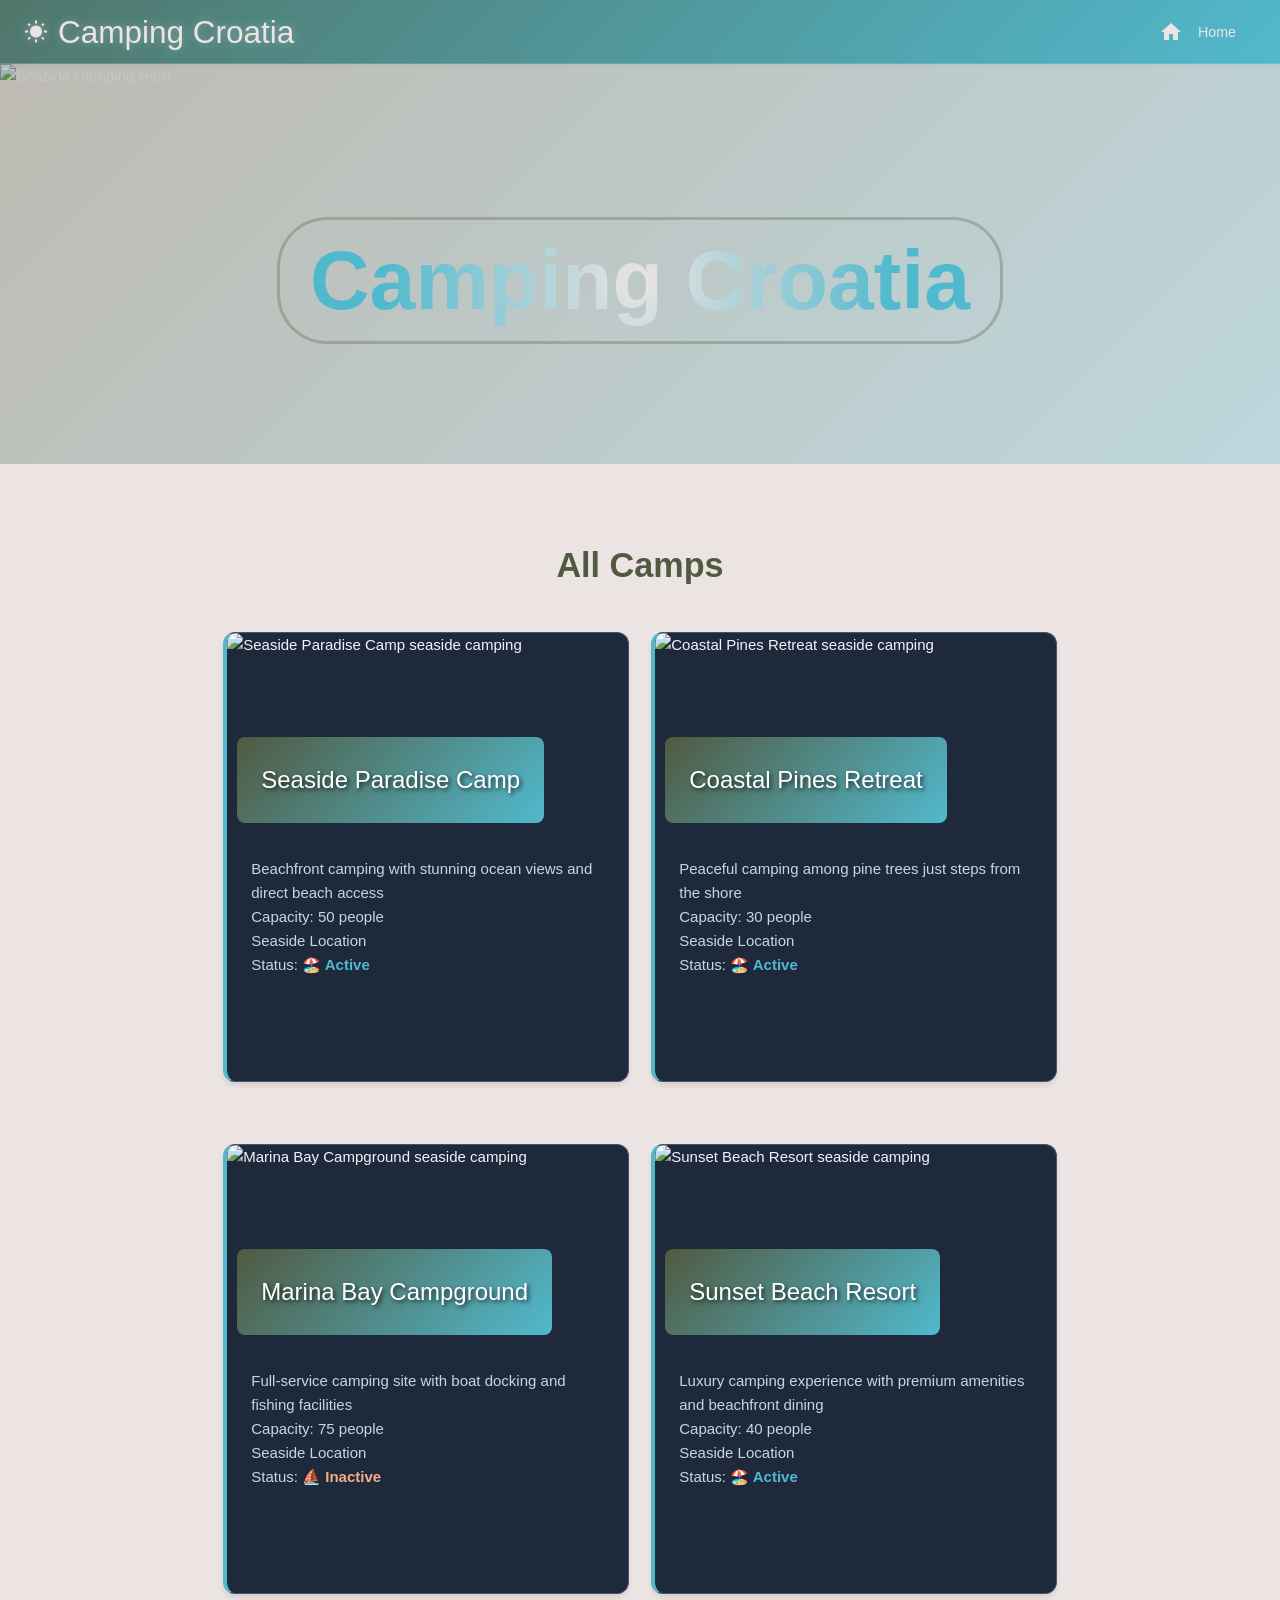
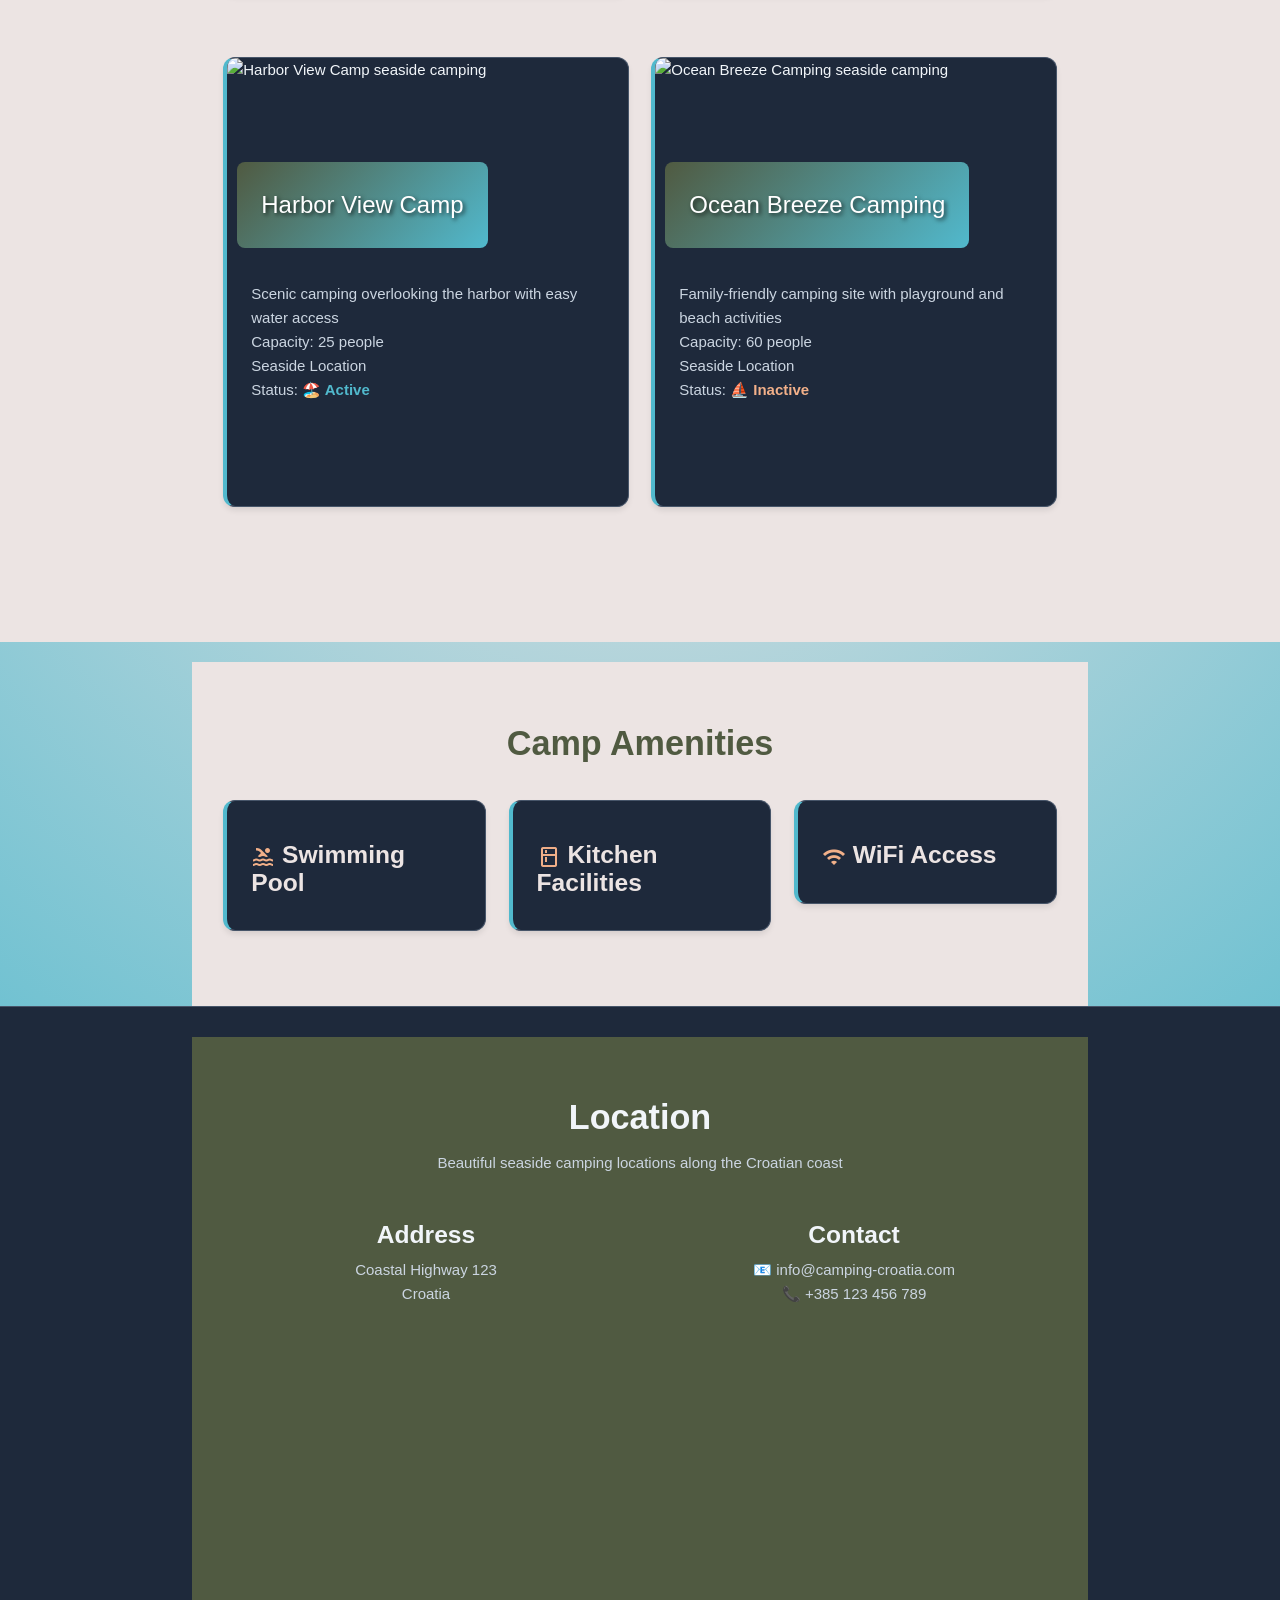
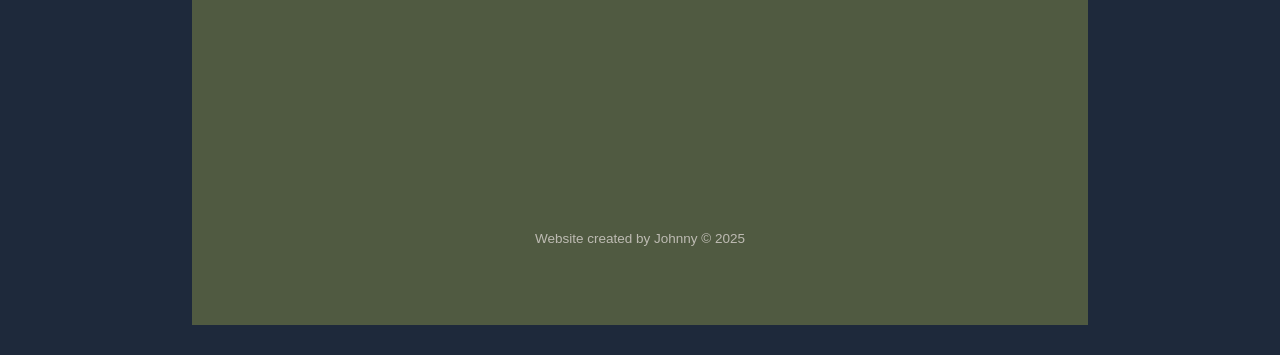
==== index.html @ 08fd25ab "initialize" ====
<!DOCTYPE html>
<html lang="en">

<head>
    <meta charset="UTF-8">
    <meta name="viewport" content="width=device-width, initial-scale=1.0">
    <title>Camping Croatia</title>
    
    <!-- Materialize CSS -->
    <link rel="stylesheet" href="https://cdnjs.cloudflare.com/ajax/libs/materialize/1.0.0/css/materialize.min.css">
    <!-- Material Icons -->
    <link href="https://fonts.googleapis.com/icon?family=Material+Icons" rel="stylesheet">
    
    
    <!-- Your custom CSS -->
    <link rel="stylesheet" href="css/normalize.css">
    <link rel="stylesheet" href="css/styles.css">

</head>

<body>
    <nav>
        <div class="nav-wrapper">
            <a href="#" class="brand-logo" style="color: var(--ivory);"><i class="material-icons left" style="margin-right: 10px;">wb_sunny</i>Camping Croatia</a>
            <a href="#" data-target="mobile-demo" class="sidenav-trigger"><i class="material-icons" style="color: var(--ivory);">menu</i></a>
            <ul class="right hide-on-med-and-down">
                <li><a href="#home"><i class="material-icons left">home</i>Home</a></li>
            </ul>
        </div>
    </nav>

    <!-- Mobile Navigation -->
    <ul class="sidenav" id="mobile-demo">
        <li><a href="#home"><i class="material-icons left">home</i>Home</a></li>
    </ul>

    <main id="home">
        <!-- Full Width Hero Section -->
        <div style="width: 100%; height: 400px; overflow: hidden; position: relative;">
            <img src="https://picsum.photos/seed/seaside-hero/1920/400.jpg" alt="Seaside Camping Hero" style="width: 100%; height: 100%; object-fit: cover;">
            <div style="position: absolute; top: 0; left: 0; width: 100%; height: 100%; background: linear-gradient(135deg, rgba(80, 90, 65, 0.3), rgba(81, 185, 205, 0.3)); display: flex; align-items: center; justify-content: center;">
                <h1 class="recolor-croatia">Camping Croatia</h1>
            </div>
        </div>

        <div class="container" style="background-color: var(--ivory); padding: 60px 20px;">
            <h4 class="center-align" style="color: var(--olive-green); font-weight: bold;">All Camps</h4>
            
            <div id="camps-container" class="row" style="margin-top: 40px;">
                <!-- Camps will be dynamically loaded here -->
            </div>
            
            <div id="no-camps" class="center-align" style="padding: 60px 20px; display: none;">
                <i class="material-icons large" style="color: var(--turquoise); font-size: 64px;">beach_access</i>
                <h5 style="color: var(--olive-green); margin: 20px 0;">No seaside camps found</h5>
                <p style="color: var(--olive-green); opacity: 0.8;">Check back soon for new coastal camping destinations</p>
            </div>
        </div>
    </main>

    <section>
        <div class="container" style="background-color: var(--ivory); padding: 40px 20px; margin-top: 20px;">
            <h4 class="center-align" style="color: var(--olive-green); margin-bottom: 30px;">Camp Amenities</h4>
            <div class="row">
                <div class="col s12 m6 l4">
                    <div class="card" style="border-left: 4px solid var(--turquoise); background-color: var(--olive-green);">
                        <div class="card-content">
                            <h5 style="color: var(--ivory);">
                                <i class="material-icons" style="color: var(--peach); vertical-align: middle;">pool</i>
                                Swimming Pool
                            </h5>
                        </div>
                    </div>
                </div>
                <div class="col s12 m6 l4">
                    <div class="card" style="border-left: 4px solid var(--turquoise); background-color: var(--olive-green);">
                        <div class="card-content">
                            <h5 style="color: var(--ivory);">
                                <i class="material-icons" style="color: var(--peach); vertical-align: middle;">kitchen</i>
                                Kitchen Facilities
                            </h5>
                        </div>
                    </div>
                </div>
                <div class="col s12 m6 l4">
                    <div class="card" style="border-left: 4px solid var(--turquoise); background-color: var(--olive-green);">
                        <div class="card-content">
                            <h5 style="color: var(--ivory);">
                                <i class="material-icons" style="color: var(--peach); vertical-align: middle;">wifi</i>
                                WiFi Access
                            </h5>
                        </div>
                    </div>
                </div>
            </div>
        </div>
    </section>

    <!-- Footer -->
    <footer>
        <div class="container" style="background-color: var(--olive-green); color: var(--ivory); padding: 40px 20px; text-align: center;">
            <h4>Location</h4>
            <p>Beautiful seaside camping locations along the Croatian coast</p>
            <div class="row" style="margin-top: 30px;">
                <div class="col s12 m6">
                    <h5>Address</h5>
                    <p>Coastal Highway 123<br>Croatia</p>
                </div>
                <div class="col s12 m6">
                    <h5>Contact</h5>
                    <p>📧 info@camping-croatia.com<br>📞 +385 123 456 789</p>
                </div>
            </div>
            <div class="row" style="margin-top: 30px;">
                <div class="col s12">
                    <iframe src="https://www.google.com/maps/embed?pb=!1m18!1m12!1m3!1d46053.3380784555!2d15.527536455708123!3d43.82817981900675!2m3!1f0!2f0!3f0!3m2!1i1024!2i768!4f13.1!3m3!1m2!1s0x1334ce2af7d45097%3A0x6f8fbd351a50c30!2sMurter!5e0!3m2!1shr!2shr!4v1767127182476!5m2!1shr!2shr" width="600" height="450" style="border:0;" allowfullscreen="" loading="lazy" referrerpolicy="no-referrer-when-downgrade"></iframe>
                </div>
            </div>
            <div class="row" style="margin-top: 20px;">
                <div class="col s12">
                    <p style="color: var(--ivory); opacity: 0.7; font-size: 0.9rem;">Website created by Johnny © 2025</p>
                </div>
            </div>
        </div>
    </footer>

    <!-- JavaScript at the end of the document so the pages load faster -->
    <script src="https://cdnjs.cloudflare.com/ajax/libs/materialize/1.0.0/js/materialize.min.js"></script>
    <script src="js/data.js"></script>
    <script src="js/app.js"></script>
</body>

</html>
---- css/styles.css ----
* {
    margin: 0;
    padding: 0;
    box-sizing: border-box;
}

:root {
    --primary-color: #6366f1;
    --primary-dark: #4f46e5;
    --secondary-color: #8b5cf6;
    --accent-color: #ec4899;
    --background: #0f172a;
    --surface: #1e293b;
    --surface-light: #334155;
    --text-primary: #f1f5f9;
    --text-secondary: #cbd5e1;
    --border-color: #475569;
    --success: #10b981;
    --warning: #f59e0b;
    --error: #ef4444;
    
    /* Custom color palette */
    --olive-green: #505A41;
    --turquoise: #51B9CD;
    --peach: #F2B089;
    --ivory: #ECE4E3;
}

body {
    font-family: 'Inter', 'Poppins', -apple-system, BlinkMacSystemFont, sans-serif;
    background: radial-gradient(circle, rgba(236, 228, 227, 1) 0%, rgba(81, 185, 205, 1) 70%);
    color: var(--text-primary);
    line-height: 1.6;
    min-height: 100vh;
}

.camping-croatia {
    background: radial-gradient(circle, rgba(236, 228, 227, 1) 0%, rgba(242, 176, 137, 1) 70%);
    -webkit-background-clip: text;
    -webkit-text-fill-color: transparent;
    background-clip: text;
    text-fill-color: transparent;
    padding: 15px 30px;
    border-radius: 50px;
    display: inline-block;
    border: 2px solid rgba(80, 90, 65, 0.3);
    font-size: 5.5rem;
}

.recolor-croatia {
    background: radial-gradient(circle, rgba(236, 228, 227, 1) 0%, rgba(81, 185, 205, 1) 70%);
    -webkit-background-clip: text;
    -webkit-text-fill-color: transparent;
    background-clip: text;
    text-fill-color: transparent;
    padding: 15px 30px;
    border-radius: 50px;
    display: inline-block;
    border: 3px solid rgba(80, 90, 65, 0.3);
    font-size: 5.5rem;
    color: white;
}

/* Navigation styles */
nav {
    background: linear-gradient(135deg, rgba(80, 90, 65, 0.7), rgba(81, 185, 205, 0.7));
    backdrop-filter: blur(20px);
    border-bottom: 1px solid rgba(236, 228, 227, 0.2);
    padding: 0;
    box-shadow: 0 2px 4px -1px rgba(0, 0, 0, 0.05);
    position: sticky;
    top: 0;
    z-index: 1000;
    width: 100%;
    left: 0;
    right: 0;
    margin: 0;
}

/* Remove default margin from main */
main {
    margin: 0;
    padding: 0;
}

nav .nav-wrapper {
    padding: 0 24px;
}

nav ul a {
    font-size: 0.95rem;
    padding: 0 16px;
    color: var(--ivory);
    font-weight: 500;
    transition: all 0.3s ease;
    border-radius: 8px;
    margin: 0 4px;
    height: 64px;
    line-height: 64px;
}

nav ul a:hover {
    background: rgba(242, 176, 137, 0.3);
    color: var(--ivory);
    transform: translateY(-1px);
}

/* Mobile navigation */
.sidenav {
    background: linear-gradient(135deg, var(--olive-green), var(--turquoise));
    border-right: 1px solid rgba(236, 228, 227, 0.3);
}

.sidenav li > a {
    color: var(--ivory);
    font-weight: 500;
}

.sidenav li > a > i.material-icons {
    color: var(--ivory);
    background: transparent;
    line-height: 1.5;
    margin-right: 24px;
}

nav .brand-logo {
    color: var(--ivory);
    text-shadow: 0 0 10px rgba(255, 255, 255, 0.3);
    transition: all 0.3s ease;
}

nav .brand-logo:hover {
    text-shadow: 0 0 15px rgba(255, 255, 255, 0.5);
}
nav ul a.active {
    background: rgba(242, 176, 137, 0.4);
    color: var(--ivory);
}

/* Card styles for products */
.card {
    background: var(--surface) !important;
    border: 1px solid var(--border-color);
    border-radius: 12px;
    transition: all 0.3s ease;
    box-shadow: 0 4px 6px -1px rgba(0, 0, 0, 0.1);
}

.card:hover {
    transform: translateY(-4px);
    box-shadow: 0 20px 25px -5px rgba(0, 0, 0, 0.2);
    border-color: var(--primary-color);
}

.card-content {
    color: var(--text-primary) !important;
}

/* Button styles */
.btn {
    background: linear-gradient(135deg, var(--primary-color), var(--secondary-color)) !important;
    border-radius: 8px;
    font-weight: 600;
    text-transform: none;
    box-shadow: 0 4px 6px -1px rgba(99, 102, 241, 0.3);
    transition: all 0.3s ease;
}

.btn:hover {
    background: linear-gradient(135deg, var(--primary-dark), var(--primary-color)) !important;
    transform: translateY(-2px);
    box-shadow: 0 10px 15px -3px rgba(99, 102, 241, 0.4);
}

/* Utility classes */
.container {
    padding: 24px;
    max-width: 1200px;
    margin: 0 auto;
}

/* Typography */
h1, h2, h3, h4, h5, h6 {
    color: var(--text-primary);
    font-weight: 700;
}

h1 {
    font-size: 2.5rem;
    margin-bottom: 1.5rem;
    background: linear-gradient(135deg, var(--primary-color), var(--accent-color));
    -webkit-background-clip: text;
    -webkit-text-fill-color: transparent;
    background-clip: text;
}

h2 {
    font-size: 2rem;
    margin-bottom: 1rem;
}

p {
    color: var(--text-secondary);
    margin-bottom: 1rem;
}

/* Form styles */
input[type="text"], 
input[type="email"], 
input[type="password"],
input[type="number"],
textarea {
    background: var(--surface) !important;
    border: 1px solid var(--border-color) !important;
    color: var(--text-primary) !important;
    border-radius: 8px !important;
    padding: 12px 16px !important;
    font-size: 0.95rem !important;
    transition: all 0.3s ease !important;
}

input[type="text"]:focus,
input[type="email"]:focus,
input[type="password"]:focus,
input[type="number"]:focus,
textarea:focus {
    border-color: var(--primary-color) !important;
    box-shadow: 0 0 0 3px rgba(99, 102, 241, 0.1) !important;
}

input[type="text"]::placeholder,
input[type="email"]::placeholder,
input[type="password"]::placeholder,
input[type="number"]::placeholder,
textarea::placeholder {
    color: var(--text-secondary) !important;
}

/* Modal styles */
.modal {
    display: none;
    position: fixed;
    top: 0;
    right: 0;
    bottom: 0;
    left: 0;
    z-index: 10000;
    background-color: rgba(80, 90, 65, 0.3);
    overflow-y: auto;
}

.modal-content {
    background-color: var(--turquoise);
    margin: 10% auto;
    padding: 40px;
    width: 80%;
    max-width: 800px;
    border-radius: 12px;
    box-shadow: 0 24px 38px rgba(0, 0, 0, 0.3);
    color: var(--text-primary);
}

.modal-content h4 {
    color: var(--text-primary);
    margin-bottom: 20px;
}

.modal-content p {
    color: var(--text-primary);
    line-height: 1.6;
}

.modal-images {
    display: flex;
    gap: 10px;
    margin-bottom: 20px;
    overflow-x: auto;
}

.modal-images img {
    width: 200px;
    height: 150px;
    object-fit: cover;
    border-radius: 8px;
    flex-shrink: 0;
}

.modal-footer {
    background-color: var(--surface);
    padding: 20px;
    text-align: right;
    border-radius: 0 0 12px 12px;
}

.modal-close {
    background-color: var(--peach) !important;
    color: var(--olive-green) !important;
    border: 2px solid var(--turquoise);
}
footer {
    background: var(--surface) !important;
    border-top: 1px solid var(--border-color);
    padding: 2rem 0;
    margin-top: auto;
}

/* Animations */
@keyframes fadeIn {
    from { opacity: 0; transform: translateY(20px); }
    to { opacity: 1; transform: translateY(0); }
}

.fade-in {
    animation: fadeIn 0.6s ease-out;
}

/* Responsive adjustments */
@media only screen and (max-width: 600px) {
    nav .brand-logo {
        font-size: 1.5rem;
    }
    
    nav ul a {
        padding: 0 8px;
        font-size: 0.9rem;
    }
    
    .container {
        padding: 16px;
    }
    
    h1 {
        font-size: 2rem;
    }
}

main {
    background-color: var(--ivory);
    width: 100%;
    padding: 0;
}

/* Camp card specific styles */
.camp-card {
    border-left: 4px solid var(--turquoise);
    overflow: hidden;
    height: 450px;
    background-color: var(--ivory);
    cursor: pointer;
    transition: transform 0.3s ease;
}

.camp-card:hover {
    transform: translateY(-4px);
    box-shadow: 0 20px 25px -5px rgba(0, 0, 0, 0.2);
}

.camp-card .card-image img {
    height: 200px;
    object-fit: cover;
}

.camp-card .card-title {
    color: white;
    text-shadow: 2px 2px 4px rgba(0,0,0,0.7);
    background: linear-gradient(135deg, var(--olive-green), var(--turquoise));
    padding: 8px 12px;
    border-radius: 8px;
    margin: 10px;
}

.camp-card .card-content {
    height: 250px;
    overflow-y: auto;
}

.status-active {
    color: var(--turquoise);
    font-weight: bold;
}

.status-inactive {
    color: var(--peach);
    font-weight: bold;
}

/* Force 2-column layout for camps */
#camps-container {
    display: flex;
    flex-wrap: wrap;
}

#camps-container .col {
    flex: 0 0 50%;
    max-width: 50%;
}

@media only screen and (max-width: 600px) {
    #camps-container .col {
        flex: 0 0 100%;
        max-width: 100%;
    }
}
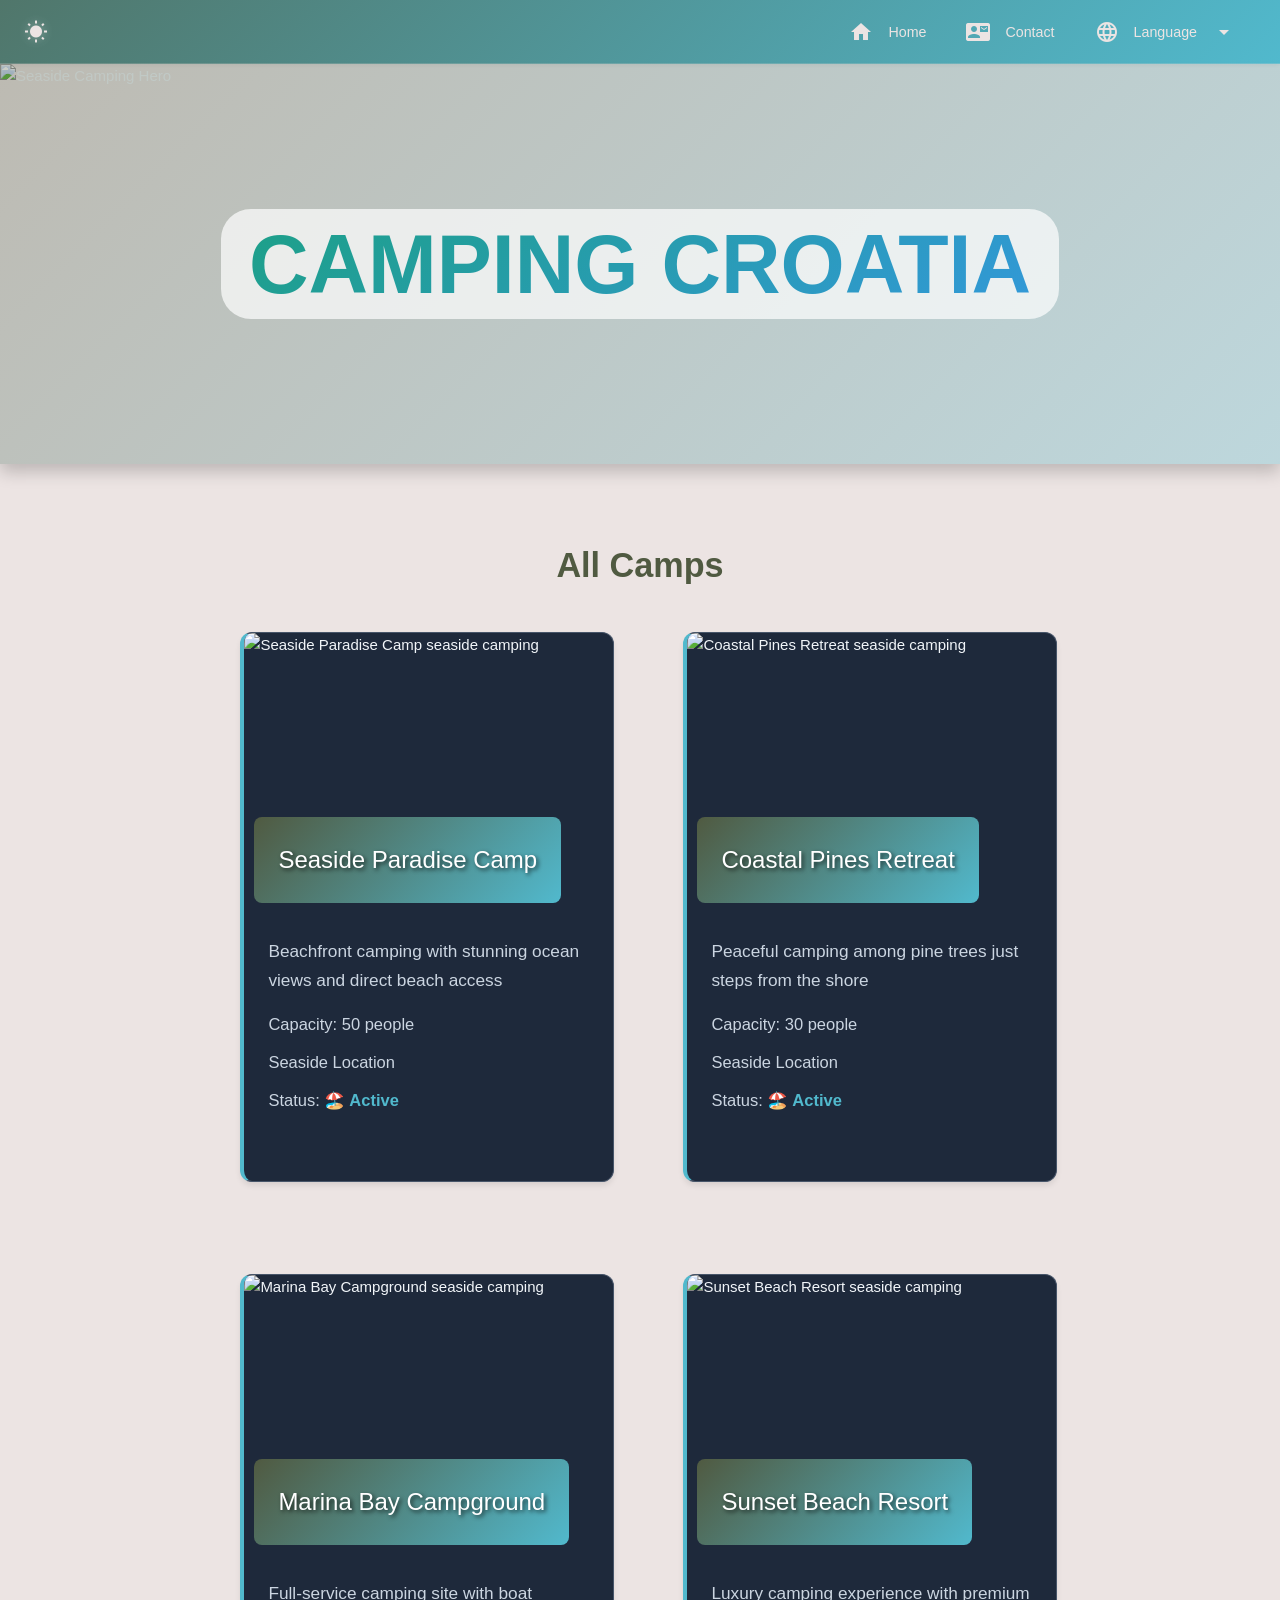
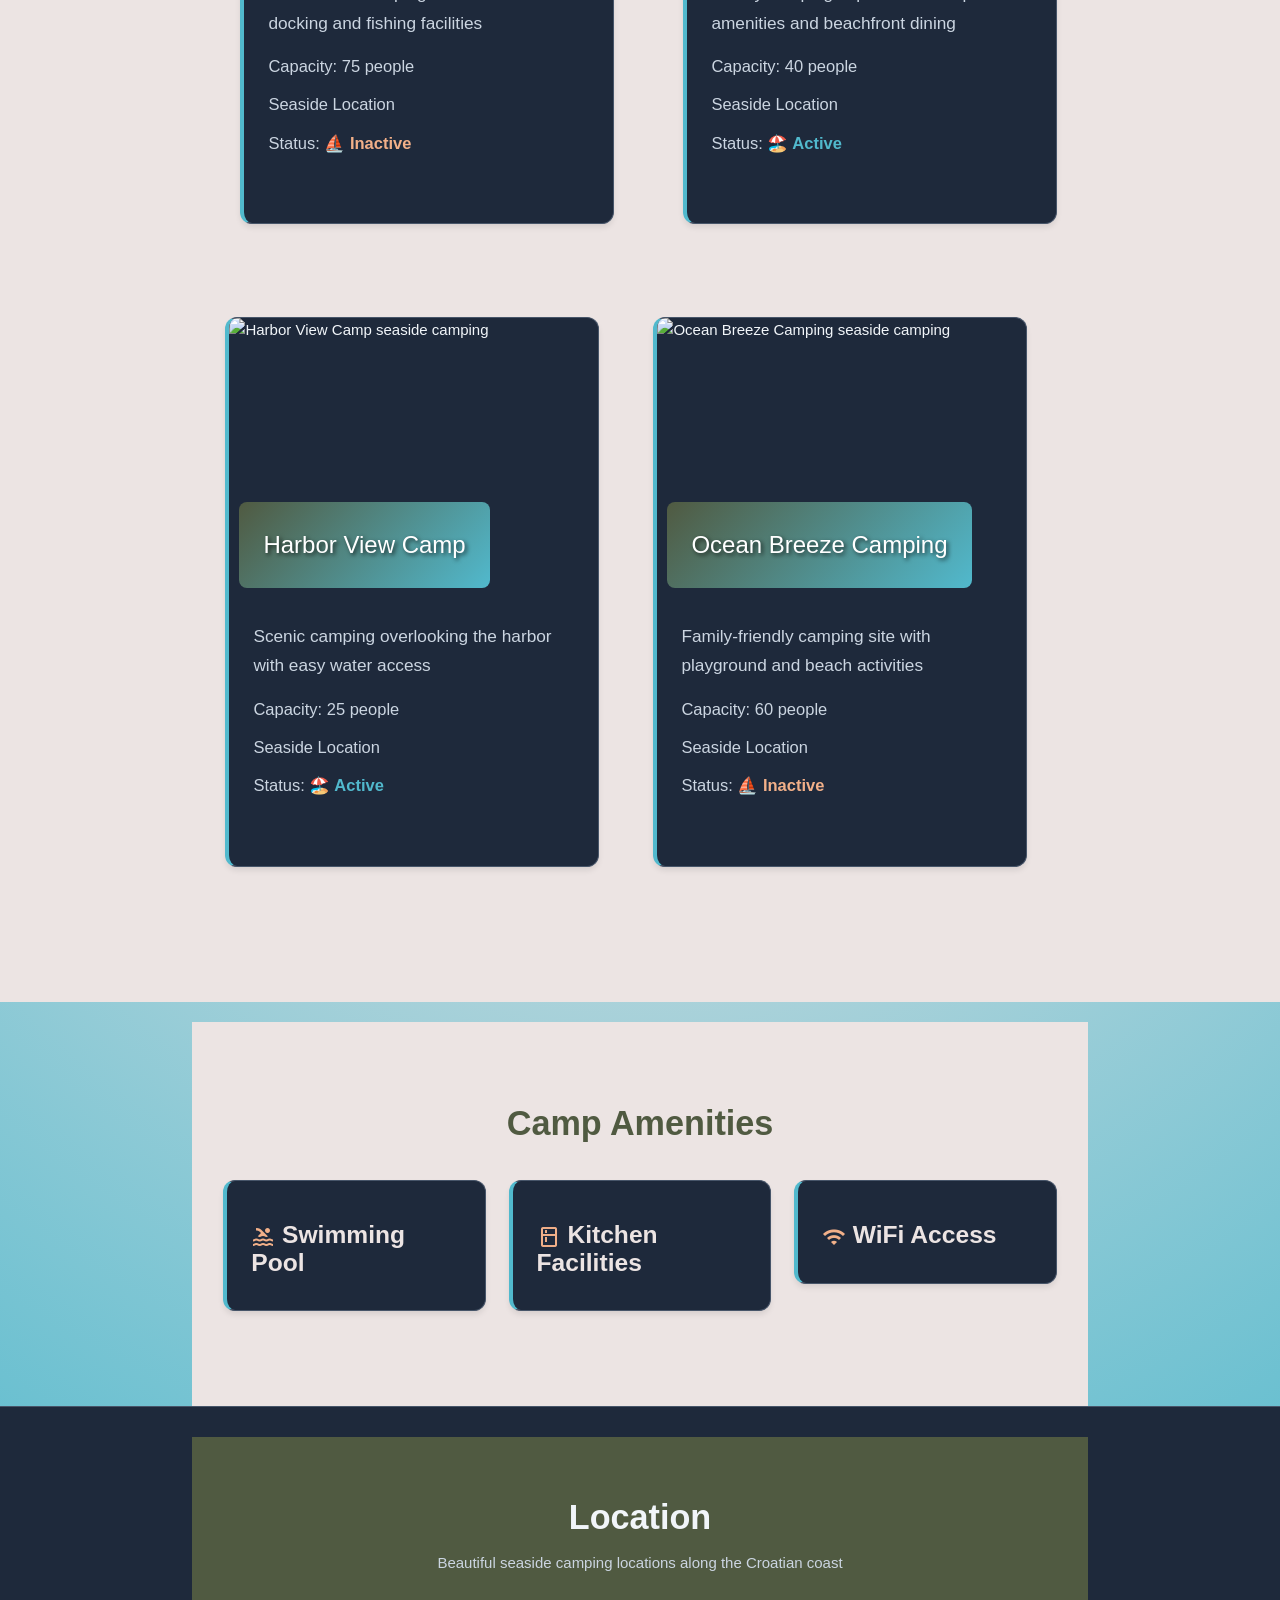
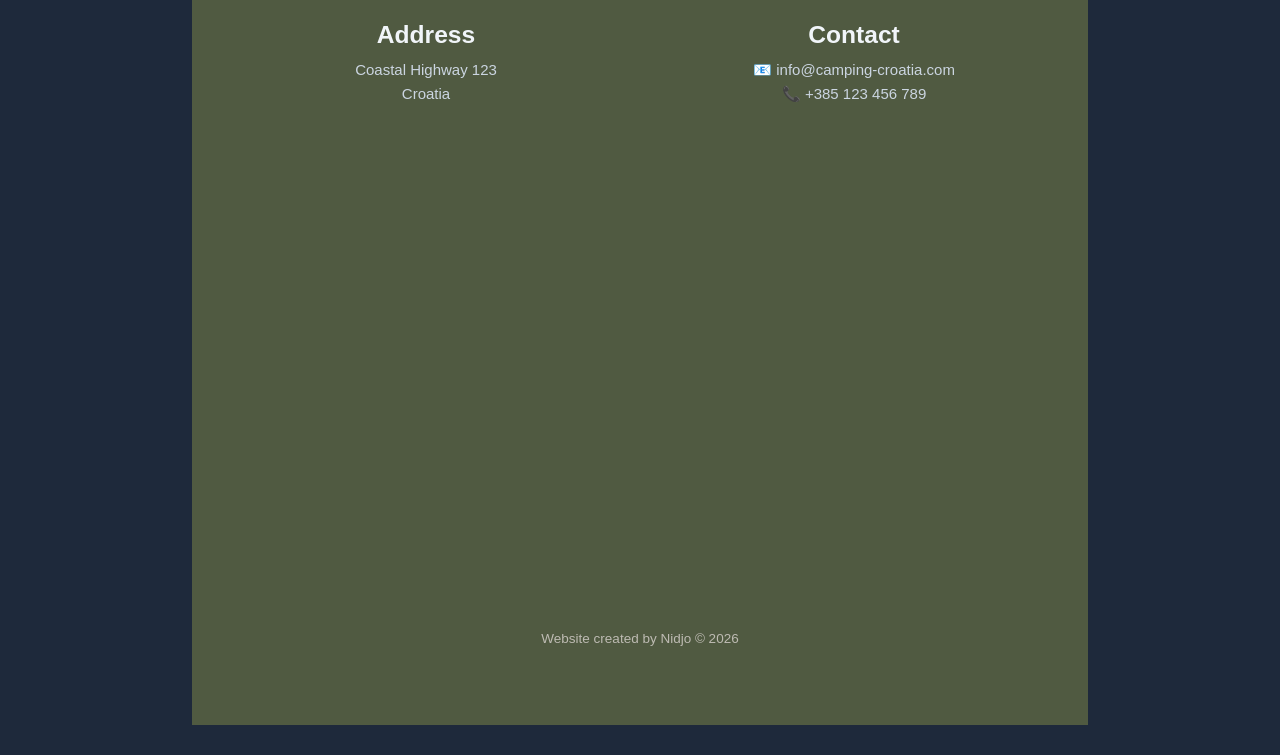
==== commit 84a1efab: "added translations, stylings, navbar, enhanced camp cards." ====
--- a/index.html
+++ b/index.html
@@ -21,10 +21,15 @@
 <body>
     <nav>
         <div class="nav-wrapper">
-            <a href="#" class="brand-logo" style="color: var(--ivory);"><i class="material-icons left" style="margin-right: 10px;">wb_sunny</i>Camping Croatia</a>
+            <a href="#" class="brand-logo" style="color: var(--ivory);"><i class="material-icons left" style="margin-right: 10px;">wb_sunny</i></a>
             <a href="#" data-target="mobile-demo" class="sidenav-trigger"><i class="material-icons" style="color: var(--ivory);">menu</i></a>
             <ul class="right hide-on-med-and-down">
                 <li><a href="#home"><i class="material-icons left">home</i>Home</a></li>
+                <li><a href="#contact"><i class="material-icons left">contact_mail</i>Contact</a></li>
+                <li><a href="#!" class="dropdown-trigger" data-target="language-dropdown">
+                    <i class="material-icons left">language</i>Language
+                    <i class="material-icons right">arrow_drop_down</i>
+                </a></li>
             </ul>
         </div>
     </nav>
@@ -32,18 +37,38 @@
     <!-- Mobile Navigation -->
     <ul class="sidenav" id="mobile-demo">
         <li><a href="#home"><i class="material-icons left">home</i>Home</a></li>
+        <li><a href="#contact"><i class="material-icons left">contact_mail</i>Contact</a></li>
+        <li><a href="#!" class="dropdown-trigger" data-target="language-dropdown-mobile">
+            <i class="material-icons left">language</i>Language
+        </a></li>
+    </ul>
+
+    <!-- Language Dropdown -->
+    <ul id="language-dropdown" class="dropdown-content">
+        <li><a href="#!" onclick="changeLanguage('en')">EN</a></li>
+        <li><a href="#!" onclick="changeLanguage('de')">DE</a></li>
+        <li><a href="#!" onclick="changeLanguage('hr')">HR</a></li>
+    </ul>
+
+    <!-- Language Dropdown for Mobile -->
+    <ul id="language-dropdown-mobile" class="dropdown-content">
+        <li><a href="#!" onclick="changeLanguage('en')">EN</a></li>
+        <li><a href="#!" onclick="changeLanguage('de')">DE</a></li>
+        <li><a href="#!" onclick="changeLanguage('hr')">HR</a></li>
     </ul>
 
     <main id="home">
         <!-- Full Width Hero Section -->
-        <div style="width: 100%; height: 400px; overflow: hidden; position: relative;">
+        <div id="hero-starting-image" style="width: 100%; height: 400px; overflow: hidden; position: relative;">
             <img src="https://picsum.photos/seed/seaside-hero/1920/400.jpg" alt="Seaside Camping Hero" style="width: 100%; height: 100%; object-fit: cover;">
             <div style="position: absolute; top: 0; left: 0; width: 100%; height: 100%; background: linear-gradient(135deg, rgba(80, 90, 65, 0.3), rgba(81, 185, 205, 0.3)); display: flex; align-items: center; justify-content: center;">
-                <h1 class="recolor-croatia">Camping Croatia</h1>
+                <div style="background-color: rgba(255, 255, 255, 0.7); padding: 2px 8px; border-radius: 30px; display: flex; align-items: center; justify-content: center;">
+                    <h1 class="recolor-croatia" style="margin: 0;">Camping Croatia</h1>
+                </div>
             </div>
         </div>
 
-        <div class="container" style="background-color: var(--ivory); padding: 60px 20px;">
+        <div id="outer-camps-container" class="container" style="background-color: var(--ivory); padding: 60px 20px; max-width: 1600px;">
             <h4 class="center-align" style="color: var(--olive-green); font-weight: bold;">All Camps</h4>
             
             <div id="camps-container" class="row" style="margin-top: 40px;">
@@ -59,7 +84,7 @@
     </main>
 
     <section>
-        <div class="container" style="background-color: var(--ivory); padding: 40px 20px; margin-top: 20px;">
+        <div class="container" style="background-color: var(--ivory); padding: 60px 20px; margin-top: 20px; max-width: 1400px;">
             <h4 class="center-align" style="color: var(--olive-green); margin-bottom: 30px;">Camp Amenities</h4>
             <div class="row">
                 <div class="col s12 m6 l4">
@@ -97,7 +122,7 @@
     </section>
 
     <!-- Footer -->
-    <footer>
+    <footer id="contact">
         <div class="container" style="background-color: var(--olive-green); color: var(--ivory); padding: 40px 20px; text-align: center;">
             <h4>Location</h4>
             <p>Beautiful seaside camping locations along the Croatian coast</p>
@@ -118,7 +143,7 @@
             </div>
             <div class="row" style="margin-top: 20px;">
                 <div class="col s12">
-                    <p style="color: var(--ivory); opacity: 0.7; font-size: 0.9rem;">Website created by Johnny © 2025</p>
+                    <p style="color: var(--ivory); opacity: 0.7; font-size: 0.9rem;">Website created by Nidjo © 2026</p>
                 </div>
             </div>
         </div>
--- a/css/styles.css
+++ b/css/styles.css
@@ -35,30 +35,30 @@
 }
 
 .camping-croatia {
-    background: radial-gradient(circle, rgba(236, 228, 227, 1) 0%, rgba(242, 176, 137, 1) 70%);
+    background: linear-gradient(146deg, #1CA085, #3398DB);
     -webkit-background-clip: text;
     -webkit-text-fill-color: transparent;
     background-clip: text;
-    text-fill-color: transparent;
-    padding: 15px 30px;
-    border-radius: 50px;
+    padding: 8px 20px;
+    border-radius: 100px;
     display: inline-block;
-    border: 2px solid rgba(80, 90, 65, 0.3);
     font-size: 5.5rem;
+    text-transform: uppercase;
+    text-align: center;
 }
 
 .recolor-croatia {
-    background: radial-gradient(circle, rgba(236, 228, 227, 1) 0%, rgba(81, 185, 205, 1) 70%);
+    background: linear-gradient(146deg, #1CA085, #3398DB);
     -webkit-background-clip: text;
     -webkit-text-fill-color: transparent;
     background-clip: text;
-    text-fill-color: transparent;
-    padding: 15px 30px;
-    border-radius: 50px;
+    padding: 8px 20px;
+    border-radius: 100px;
     display: inline-block;
-    border: 3px solid rgba(80, 90, 65, 0.3);
     font-size: 5.5rem;
     color: white;
+    text-transform: uppercase;
+    text-align: center;
 }
 
 /* Navigation styles */
@@ -251,10 +251,10 @@
 
 .modal-content {
     background-color: var(--turquoise);
-    margin: 10% auto;
+    margin: 5% auto;
     padding: 40px;
-    width: 80%;
-    max-width: 800px;
+    width: 90%;
+    max-width: 1200px;
     border-radius: 12px;
     box-shadow: 0 24px 38px rgba(0, 0, 0, 0.3);
     color: var(--text-primary);
@@ -278,18 +278,53 @@
 }
 
 .modal-images img {
-    width: 200px;
-    height: 150px;
+    width: 350px;
+    height: 263px;
     object-fit: cover;
     border-radius: 8px;
     flex-shrink: 0;
+    cursor: pointer;
+    transition: transform 0.3s ease;
 }
 
 .modal-footer {
-    background-color: var(--surface);
+    background-color: rgba(255, 255, 255, 0.1);
     padding: 20px;
     text-align: right;
     border-radius: 0 0 12px 12px;
+}
+
+.camp-card .card-content p {
+    margin-bottom: 12px;
+    font-size: 1.05rem;
+    line-height: 1.6;
+}
+
+.modal-images img:hover {
+    transform: scale(1.05);
+}
+
+/* Enlarged image preview */
+.image-preview-overlay {
+    position: fixed;
+    top: 0;
+    left: 0;
+    width: 100%;
+    height: 100%;
+    background-color: rgba(0, 0, 0, 0.9);
+    z-index: 20000;
+    display: flex;
+    align-items: center;
+    justify-content: center;
+    cursor: pointer;
+}
+
+.image-preview-overlay img {
+    max-width: 90%;
+    max-height: 90%;
+    object-fit: contain;
+    border-radius: 12px;
+    box-shadow: 0 20px 40px rgba(0, 0, 0, 0.5);
 }
 
 .modal-close {
@@ -297,6 +332,12 @@
     color: var(--olive-green) !important;
     border: 2px solid var(--turquoise);
 }
+
+/* Hero section with shadow */
+#hero-starting-image {
+    box-shadow: 0 8px 16px rgba(0, 0, 0, 0.2);
+}
+
 footer {
     background: var(--surface) !important;
     border-top: 1px solid var(--border-color);
@@ -344,7 +385,7 @@
 .camp-card {
     border-left: 4px solid var(--turquoise);
     overflow: hidden;
-    height: 450px;
+    height: 550px;
     background-color: var(--ivory);
     cursor: pointer;
     transition: transform 0.3s ease;
@@ -356,7 +397,7 @@
 }
 
 .camp-card .card-image img {
-    height: 200px;
+    height: 280px;
     object-fit: cover;
 }
 
@@ -370,8 +411,10 @@
 }
 
 .camp-card .card-content {
-    height: 250px;
+    height: 270px;
     overflow-y: auto;
+    font-size: 1.1rem;
+    line-height: 1.7;
 }
 
 .status-active {
@@ -384,15 +427,16 @@
     font-weight: bold;
 }
 
-/* Force 2-column layout for camps */
+/* Force 2-column layout for camps with wider cards */
 #camps-container {
     display: flex;
     flex-wrap: wrap;
+    gap: 30px;
 }
 
 #camps-container .col {
-    flex: 0 0 50%;
-    max-width: 50%;
+    flex: 0 0 calc(48% - 15px);
+    max-width: calc(48% - 15px);
 }
 
 @media only screen and (max-width: 600px) {
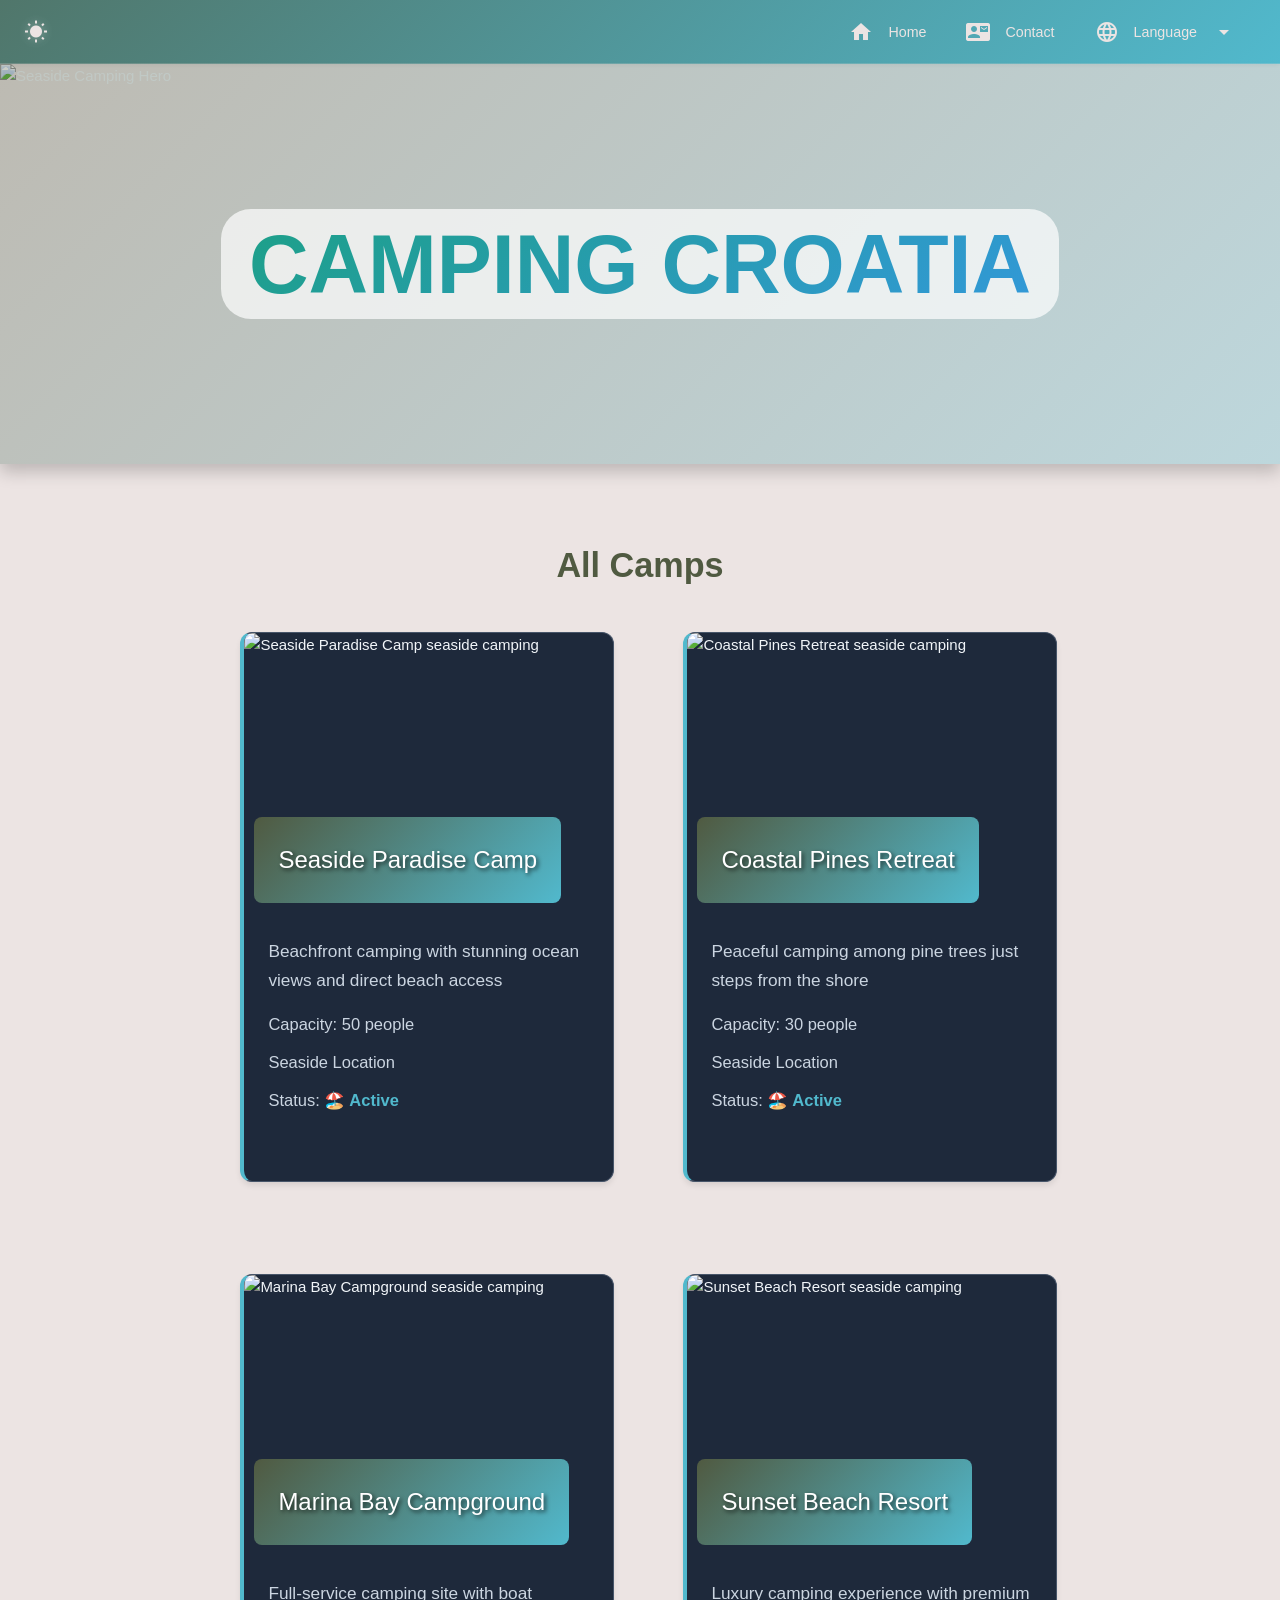
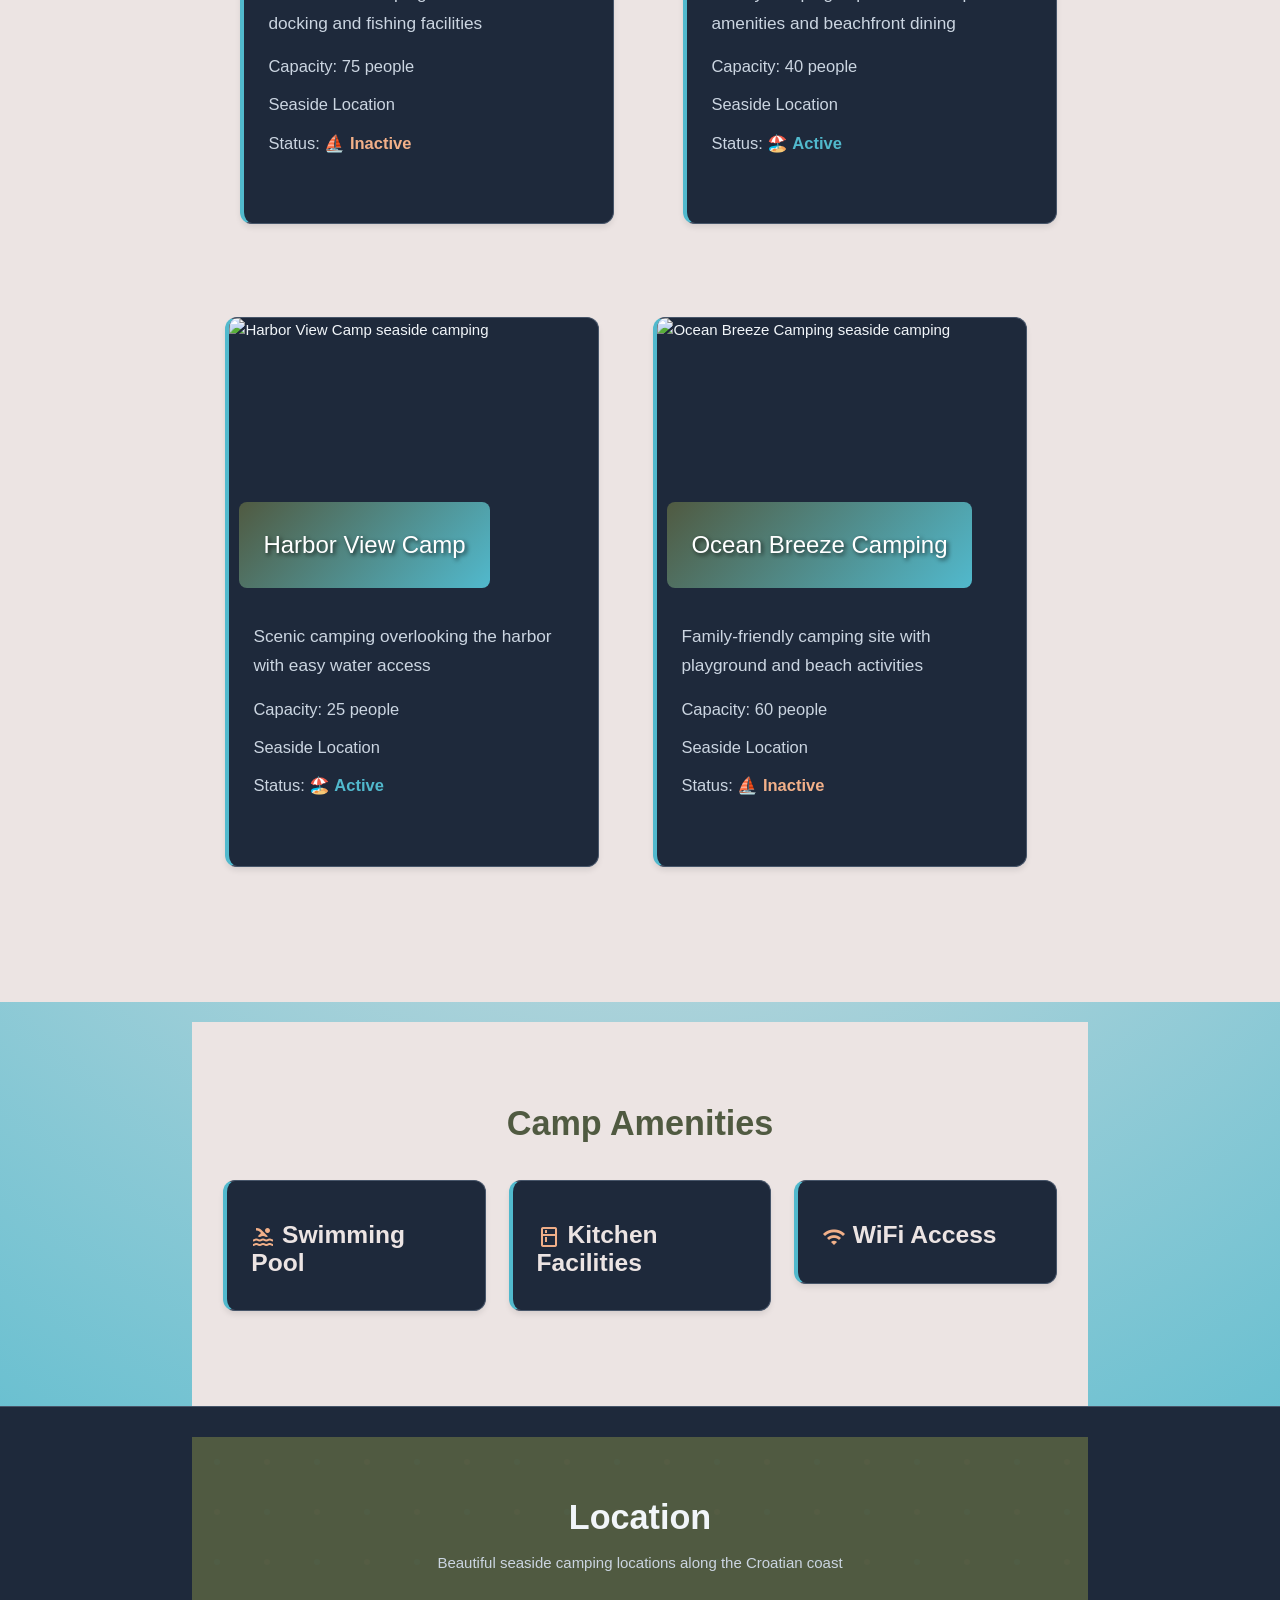
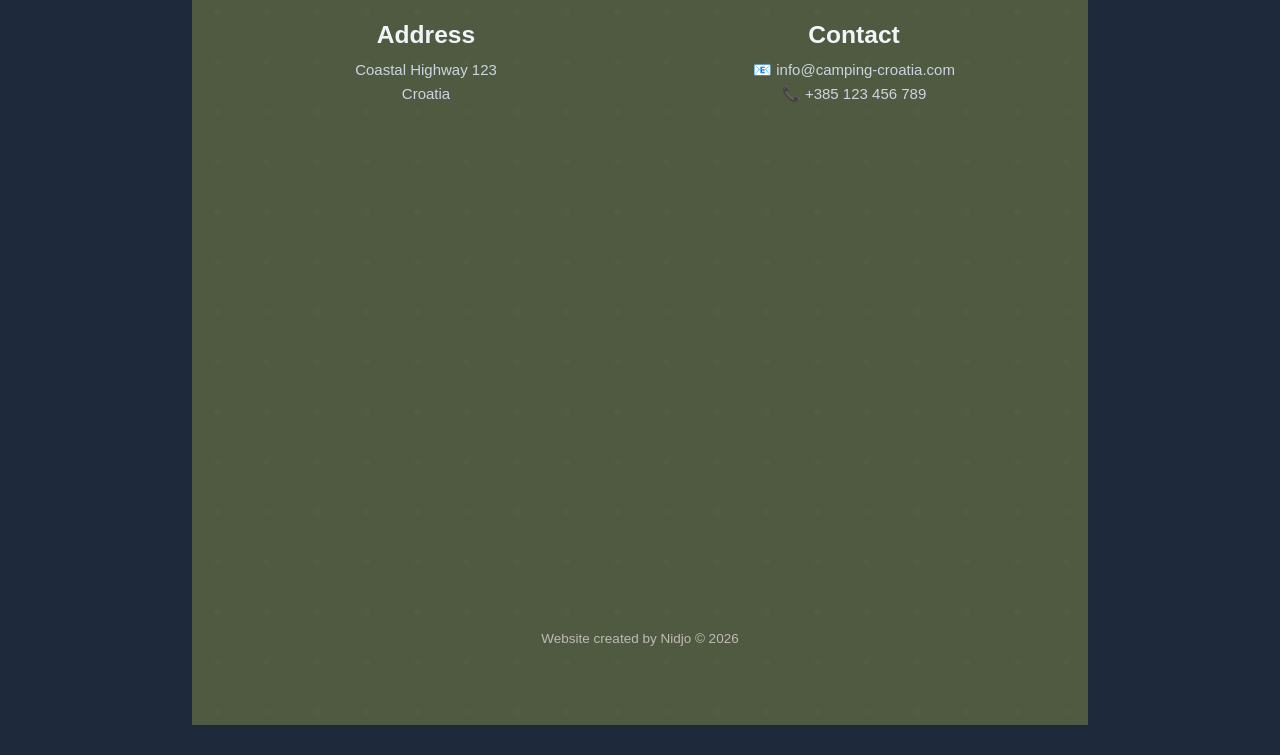
==== commit 1dda781b: "changes1" ====
--- a/index.html
+++ b/index.html
@@ -123,27 +123,29 @@
 
     <!-- Footer -->
     <footer id="contact">
-        <div class="container" style="background-color: var(--olive-green); color: var(--ivory); padding: 40px 20px; text-align: center;">
-            <h4>Location</h4>
-            <p>Beautiful seaside camping locations along the Croatian coast</p>
-            <div class="row" style="margin-top: 30px;">
-                <div class="col s12 m6">
-                    <h5>Address</h5>
-                    <p>Coastal Highway 123<br>Croatia</p>
+        <div class="container footer-pattern">
+            <div class="footer-content">
+                <h4>Location</h4>
+                <p>Beautiful seaside camping locations along the Croatian coast</p>
+                <div class="row" style="margin-top: 30px;">
+                    <div class="col s12 m6">
+                        <h5>Address</h5>
+                        <p>Coastal Highway 123<br>Croatia</p>
+                    </div>
+                    <div class="col s12 m6">
+                        <h5>Contact</h5>
+                        <p>📧 info@camping-croatia.com<br>📞 +385 123 456 789</p>
+                    </div>
                 </div>
-                <div class="col s12 m6">
-                    <h5>Contact</h5>
-                    <p>📧 info@camping-croatia.com<br>📞 +385 123 456 789</p>
+                <div class="row" style="margin-top: 30px;">
+                    <div class="col s12">
+                        <iframe src="https://www.google.com/maps/embed?pb=!1m18!1m12!1m3!1d46053.3380784555!2d15.527536455708123!3d43.82817981900675!2m3!1f0!2f0!3f0!3m2!1i1024!2i768!4f13.1!3m3!1m2!1s0x1334ce2af7d45097%3A0x6f8fbd351a50c30!2sMurter!5e0!3m2!1shr!2shr!4v1767127182476!5m2!1shr!2shr" width="600" height="450" style="border:0;" allowfullscreen="" loading="lazy" referrerpolicy="no-referrer-when-downgrade"></iframe>
+                    </div>
                 </div>
-            </div>
-            <div class="row" style="margin-top: 30px;">
-                <div class="col s12">
-                    <iframe src="https://www.google.com/maps/embed?pb=!1m18!1m12!1m3!1d46053.3380784555!2d15.527536455708123!3d43.82817981900675!2m3!1f0!2f0!3f0!3m2!1i1024!2i768!4f13.1!3m3!1m2!1s0x1334ce2af7d45097%3A0x6f8fbd351a50c30!2sMurter!5e0!3m2!1shr!2shr!4v1767127182476!5m2!1shr!2shr" width="600" height="450" style="border:0;" allowfullscreen="" loading="lazy" referrerpolicy="no-referrer-when-downgrade"></iframe>
-                </div>
-            </div>
-            <div class="row" style="margin-top: 20px;">
-                <div class="col s12">
-                    <p style="color: var(--ivory); opacity: 0.7; font-size: 0.9rem;">Website created by Nidjo © 2026</p>
+                <div class="row" style="margin-top: 20px;">
+                    <div class="col s12">
+                        <p style="color: var(--ivory); opacity: 0.7; font-size: 0.9rem;">Website created by Nidjo © 2026</p>
+                    </div>
                 </div>
             </div>
         </div>
--- a/css/styles.css
+++ b/css/styles.css
@@ -439,6 +439,32 @@
     max-width: calc(48% - 15px);
 }
 
+/* SVG Pattern Footer */
+.footer-pattern {
+    position: relative;
+    background-color: var(--olive-green);
+    color: var(--ivory);
+    padding: 40px 20px;
+    text-align: center;
+}
+
+.footer-pattern::before {
+    content: '';
+    position: absolute;
+    top: 0;
+    left: 0;
+    width: 100%;
+    height: 100%;
+    background-image: url("data:image/svg+xml,%3Csvg xmlns='http://www.w3.org/2000/svg' width='100' height='100' viewBox='0 0 100 100'%3E%3Ccircle cx='25' cy='25' r='3' fill='%2351B9CD' opacity='0.3'/%3E%3Ccircle cx='75' cy='25' r='3' fill='%23E8A87C' opacity='0.3'/%3E%3Ccircle cx='25' cy='75' r='3' fill='%23E8A87C' opacity='0.3'/%3E%3Ccircle cx='75' cy='75' r='3' fill='%2351B9CD' opacity='0.3'/%3E%3Cpath d='M0,50 L50,0 L100,50 L50,100 Z' stroke='%23505A41' stroke-width='0.5' fill='none' opacity='0.2'/%3E%3C/svg%3E");
+    opacity: 0.1;
+    z-index: 0;
+}
+
+.footer-content {
+    position: relative;
+    z-index: 1;
+}
+
 @media only screen and (max-width: 600px) {
     #camps-container .col {
         flex: 0 0 100%;
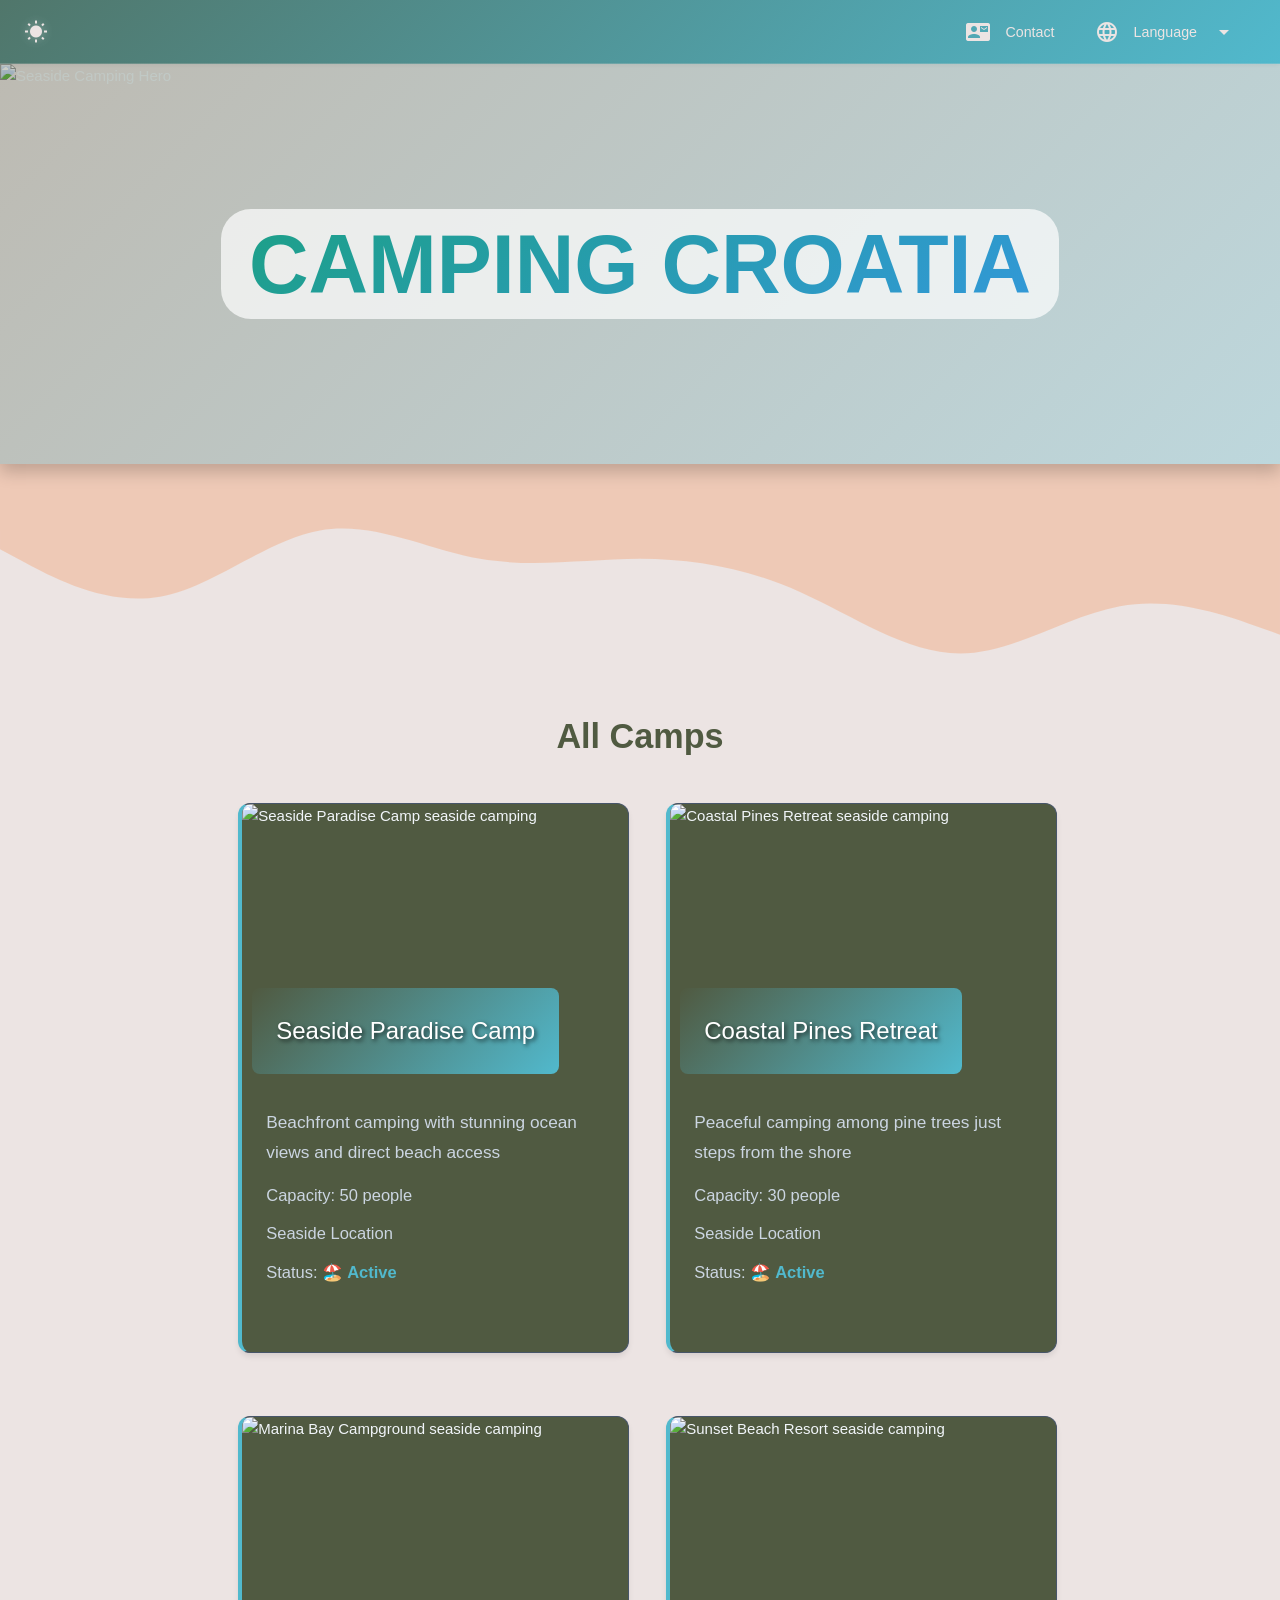
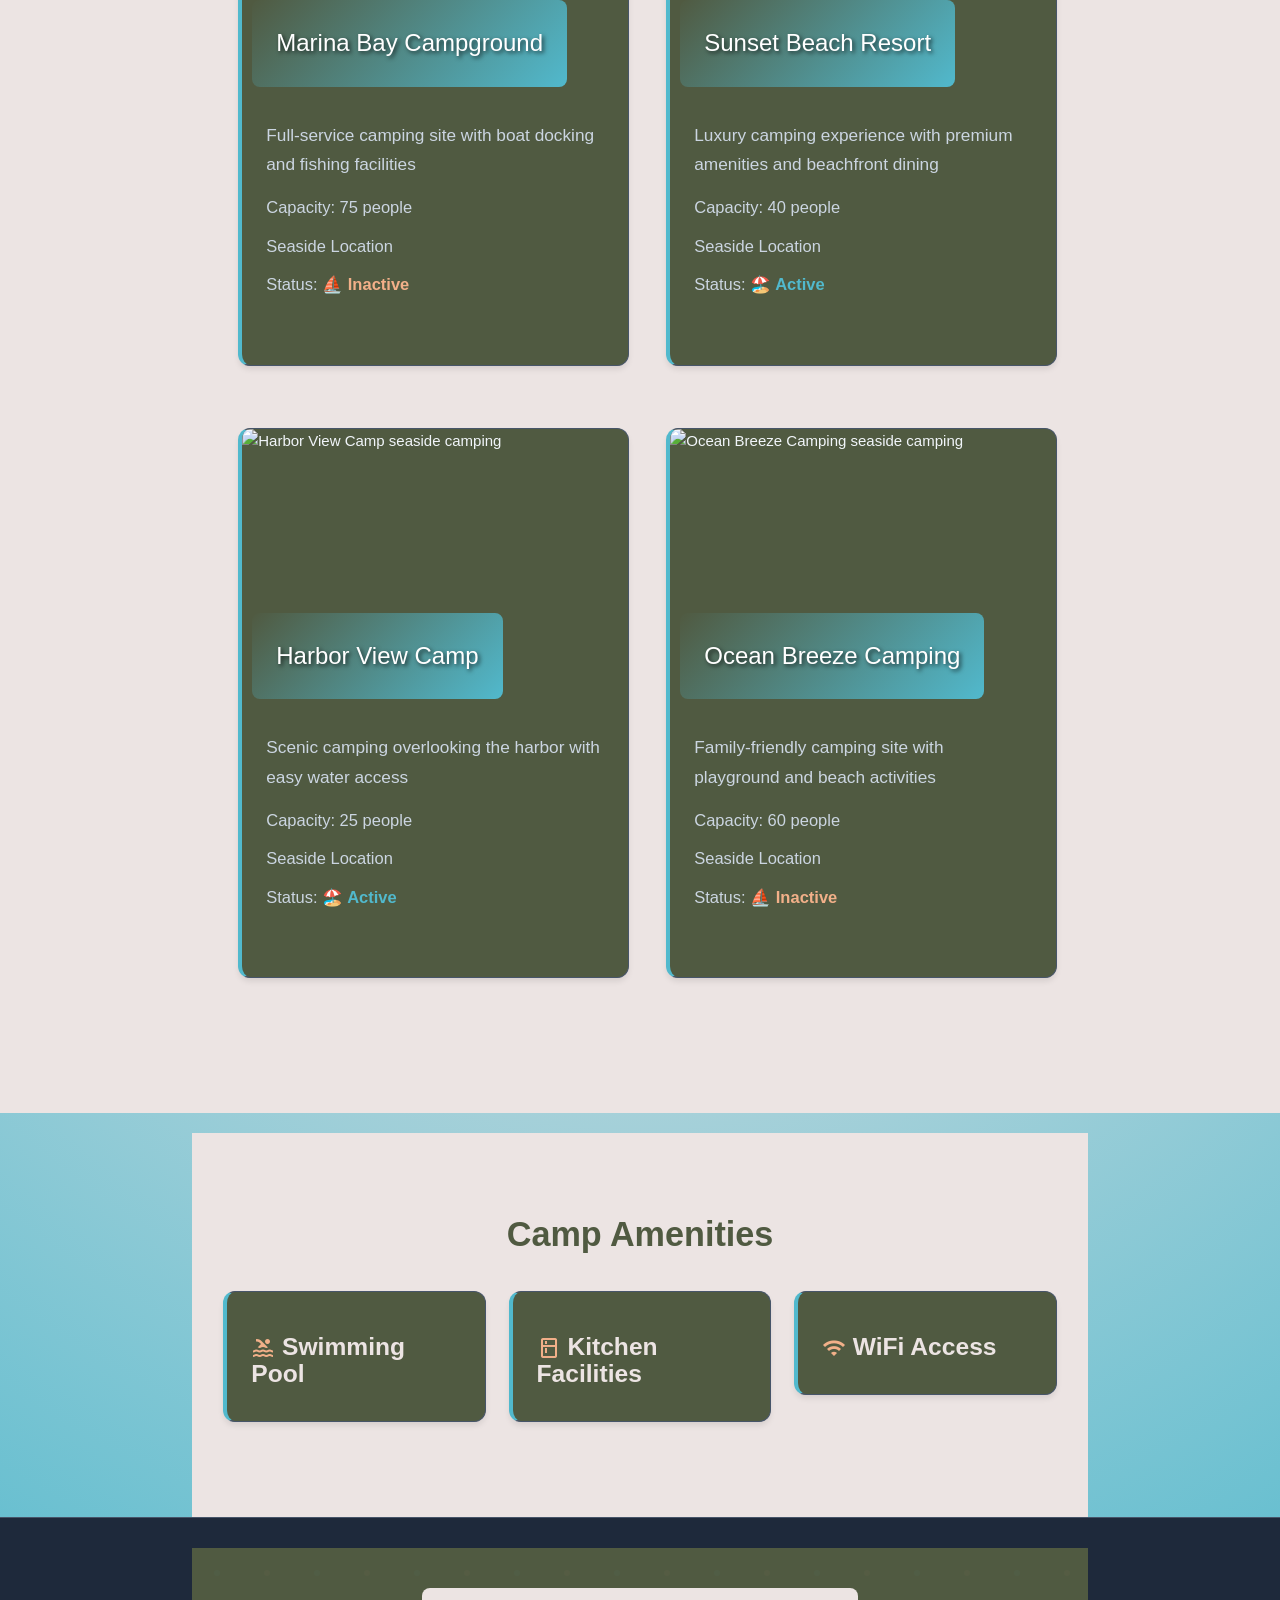
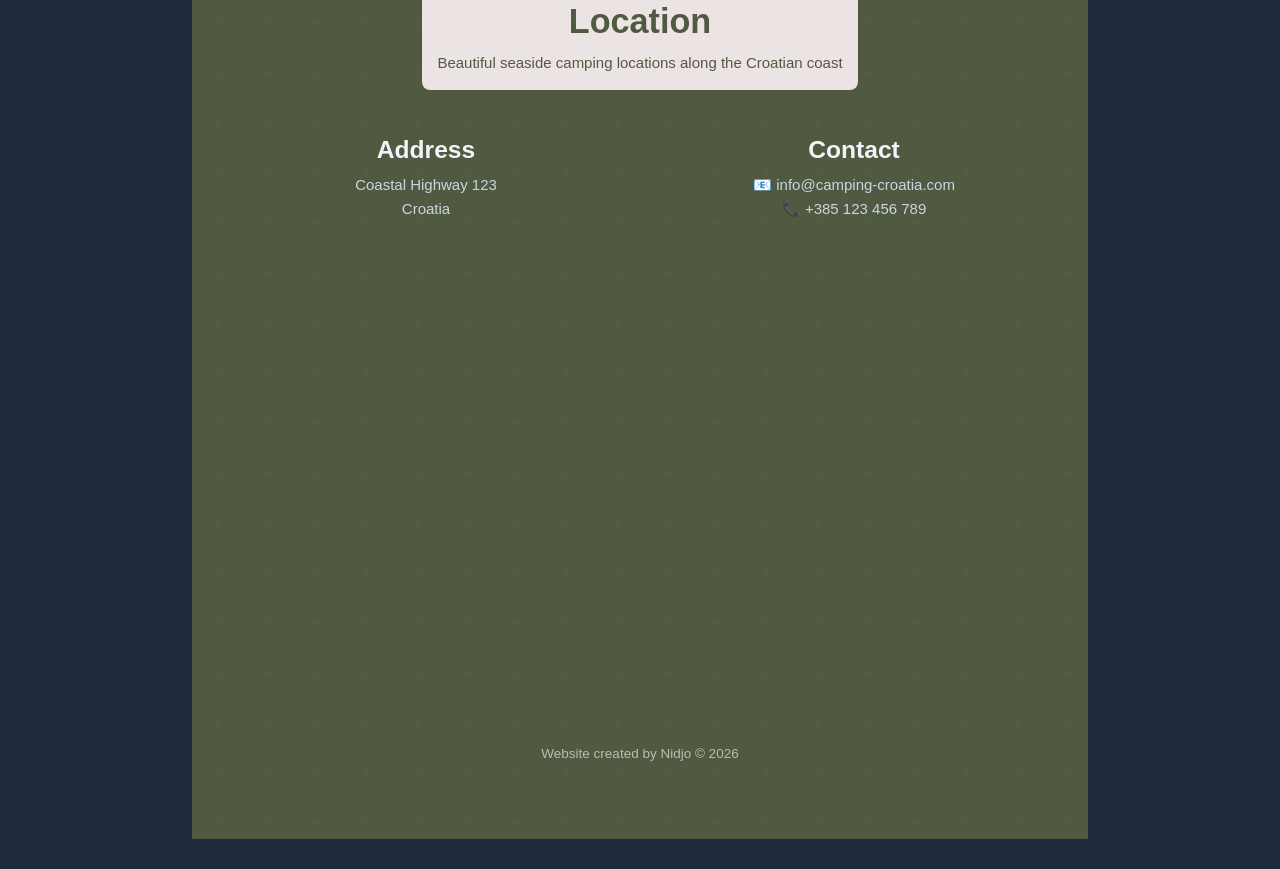
==== commit cc09864b: "finished project" ====
--- a/index.html
+++ b/index.html
@@ -21,10 +21,9 @@
 <body>
     <nav>
         <div class="nav-wrapper">
-            <a href="#" class="brand-logo" style="color: var(--ivory);"><i class="material-icons left" style="margin-right: 10px;">wb_sunny</i></a>
+            <a href="#home" class="brand-logo" style="color: var(--ivory);"><i class="material-icons left" style="margin-right: 10px;">wb_sunny</i></a>
             <a href="#" data-target="mobile-demo" class="sidenav-trigger"><i class="material-icons" style="color: var(--ivory);">menu</i></a>
             <ul class="right hide-on-med-and-down">
-                <li><a href="#home"><i class="material-icons left">home</i>Home</a></li>
                 <li><a href="#contact"><i class="material-icons left">contact_mail</i>Contact</a></li>
                 <li><a href="#!" class="dropdown-trigger" data-target="language-dropdown">
                     <i class="material-icons left">language</i>Language
@@ -36,7 +35,6 @@
 
     <!-- Mobile Navigation -->
     <ul class="sidenav" id="mobile-demo">
-        <li><a href="#home"><i class="material-icons left">home</i>Home</a></li>
         <li><a href="#contact"><i class="material-icons left">contact_mail</i>Contact</a></li>
         <li><a href="#!" class="dropdown-trigger" data-target="language-dropdown-mobile">
             <i class="material-icons left">language</i>Language
@@ -68,7 +66,14 @@
             </div>
         </div>
 
-        <div id="outer-camps-container" class="container" style="background-color: var(--ivory); padding: 60px 20px; max-width: 1600px;">
+        <!-- Wave SVG Divider -->
+        <div id="wave-divider">
+            <svg xmlns="http://www.w3.org/2000/svg" viewBox="0 0 1440 320">
+                <path fill="#F2B089" fill-opacity="0.5" d="M0,96L30,112C60,128,120,160,180,149.3C240,139,300,85,360,74.7C420,64,480,96,540,106.7C600,117,660,107,720,106.7C780,107,840,117,900,144C960,171,1020,213,1080,213.3C1140,213,1200,171,1260,160C1320,149,1380,171,1410,181.3L1440,192L1440,0L1410,0C1380,0,1320,0,1260,0C1200,0,1140,0,1080,0C1020,0,960,0,900,0C840,0,780,0,720,0C660,0,600,0,540,0C480,0,420,0,360,0C300,0,240,0,180,0C120,0,60,0,30,0L0,0Z"></path>
+            </svg>
+        </div>
+
+        <div id="outer-camps-container" class="container" style="background-color: var(--ivory); padding: 60px 20px; max-width: 1600px; margin-top: 0;">
             <h4 class="center-align" style="color: var(--olive-green); font-weight: bold;">All Camps</h4>
             
             <div id="camps-container" class="row" style="margin-top: 40px;">
@@ -125,8 +130,10 @@
     <footer id="contact">
         <div class="container footer-pattern">
             <div class="footer-content">
-                <h4>Location</h4>
-                <p>Beautiful seaside camping locations along the Croatian coast</p>
+                <div style="background-color: var(--ivory); padding: 15px; border-radius: 8px; display: inline-block;">
+                    <h4 style="color: var(--olive-green); margin: 0 0 10px 0;">Location</h4>
+                    <p style="color: var(--olive-green); margin: 0;">Beautiful seaside camping locations along the Croatian coast</p>
+                </div>
                 <div class="row" style="margin-top: 30px;">
                     <div class="col s12 m6">
                         <h5>Address</h5>
--- a/css/styles.css
+++ b/css/styles.css
@@ -139,7 +139,7 @@
 
 /* Card styles for products */
 .card {
-    background: var(--surface) !important;
+    background: var(--olive-green) !important;
     border: 1px solid var(--border-color);
     border-radius: 12px;
     transition: all 0.3s ease;
@@ -427,16 +427,23 @@
     font-weight: bold;
 }
 
+/* Wave Divider */
+#wave-divider {
+    margin-bottom: -120px;
+}
+
 /* Force 2-column layout for camps with wider cards */
 #camps-container {
     display: flex;
     flex-wrap: wrap;
-    gap: 30px;
+    gap: 0;
+    justify-content: flex-start;
+    margin-top: 0;
 }
 
 #camps-container .col {
-    flex: 0 0 calc(48% - 15px);
-    max-width: calc(48% - 15px);
+    flex: 0 0 calc(50% - 15px);
+    max-width: calc(50% - 15px);
 }
 
 /* SVG Pattern Footer */
@@ -446,6 +453,10 @@
     color: var(--ivory);
     padding: 40px 20px;
     text-align: center;
+    background-image: url("pattern_1/footer.svg");
+    background-size: cover;
+    background-position: center;
+    background-repeat: no-repeat;
 }
 
 .footer-pattern::before {
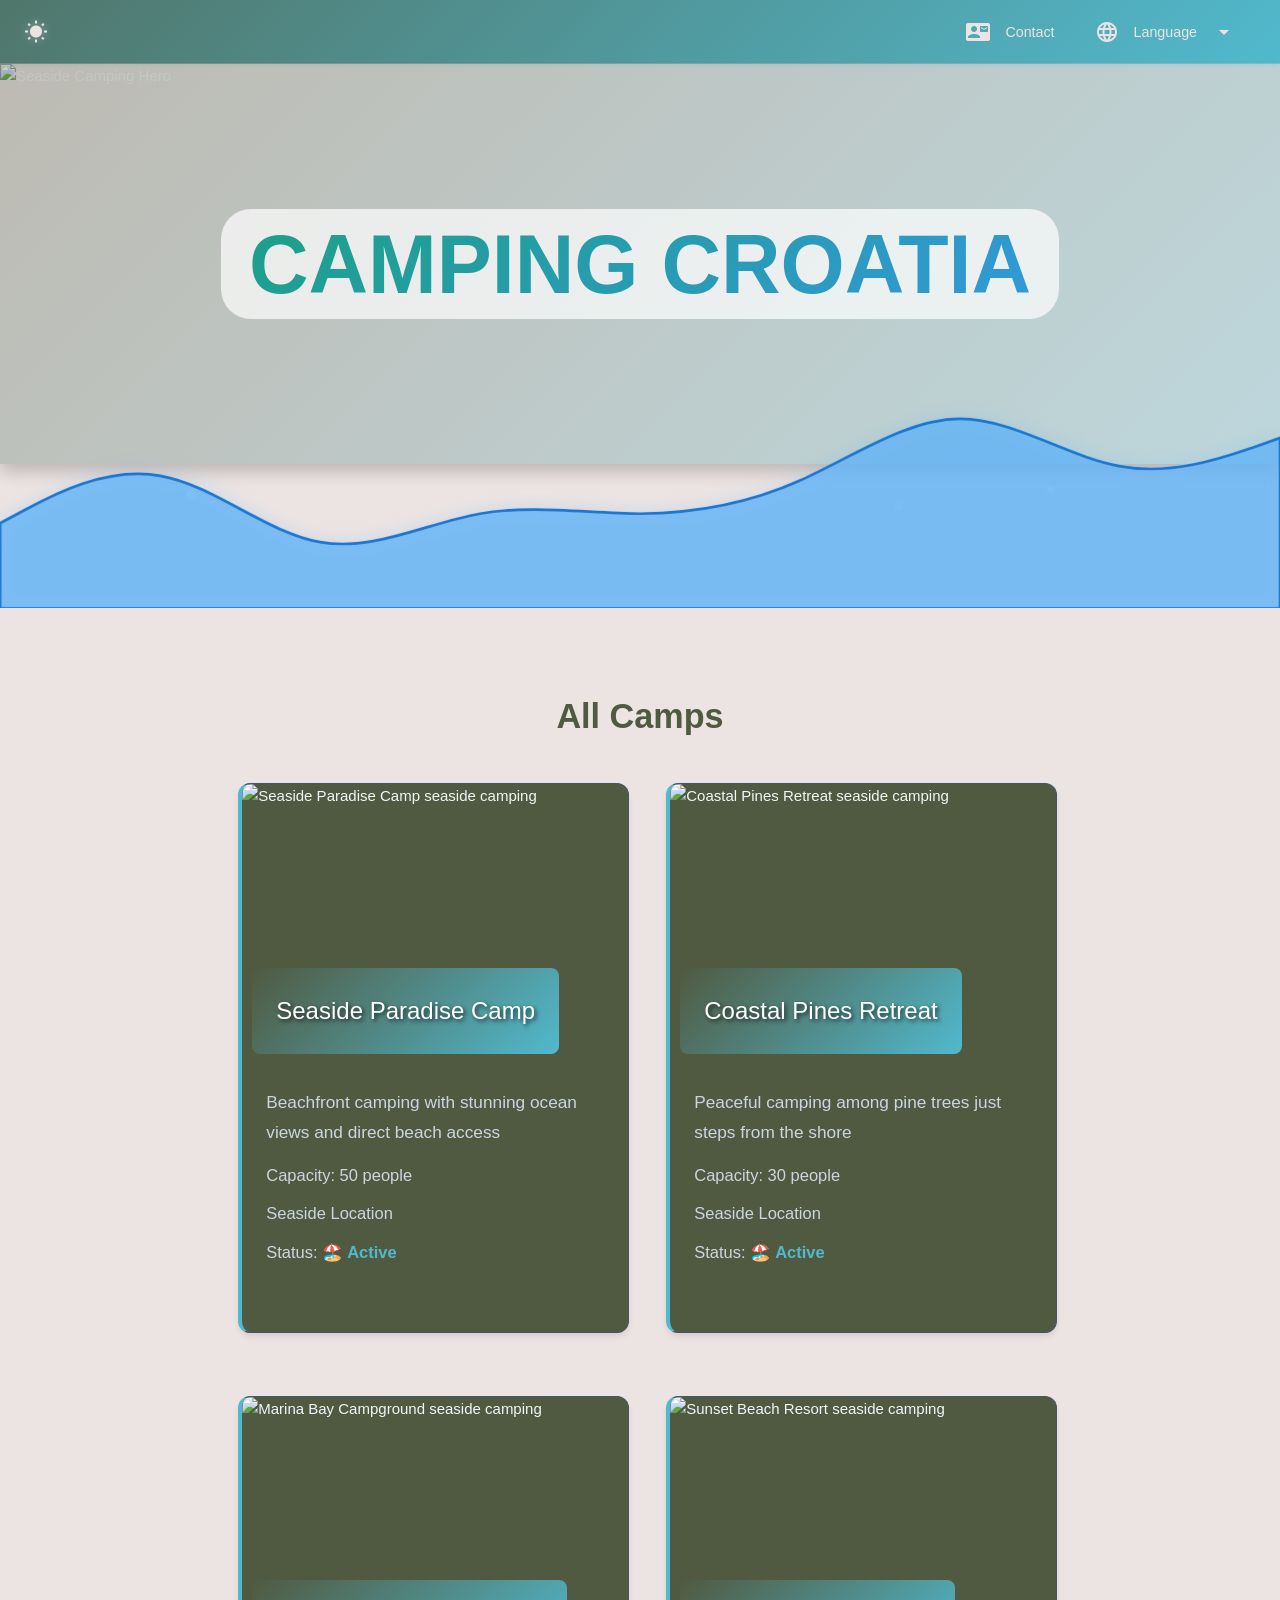
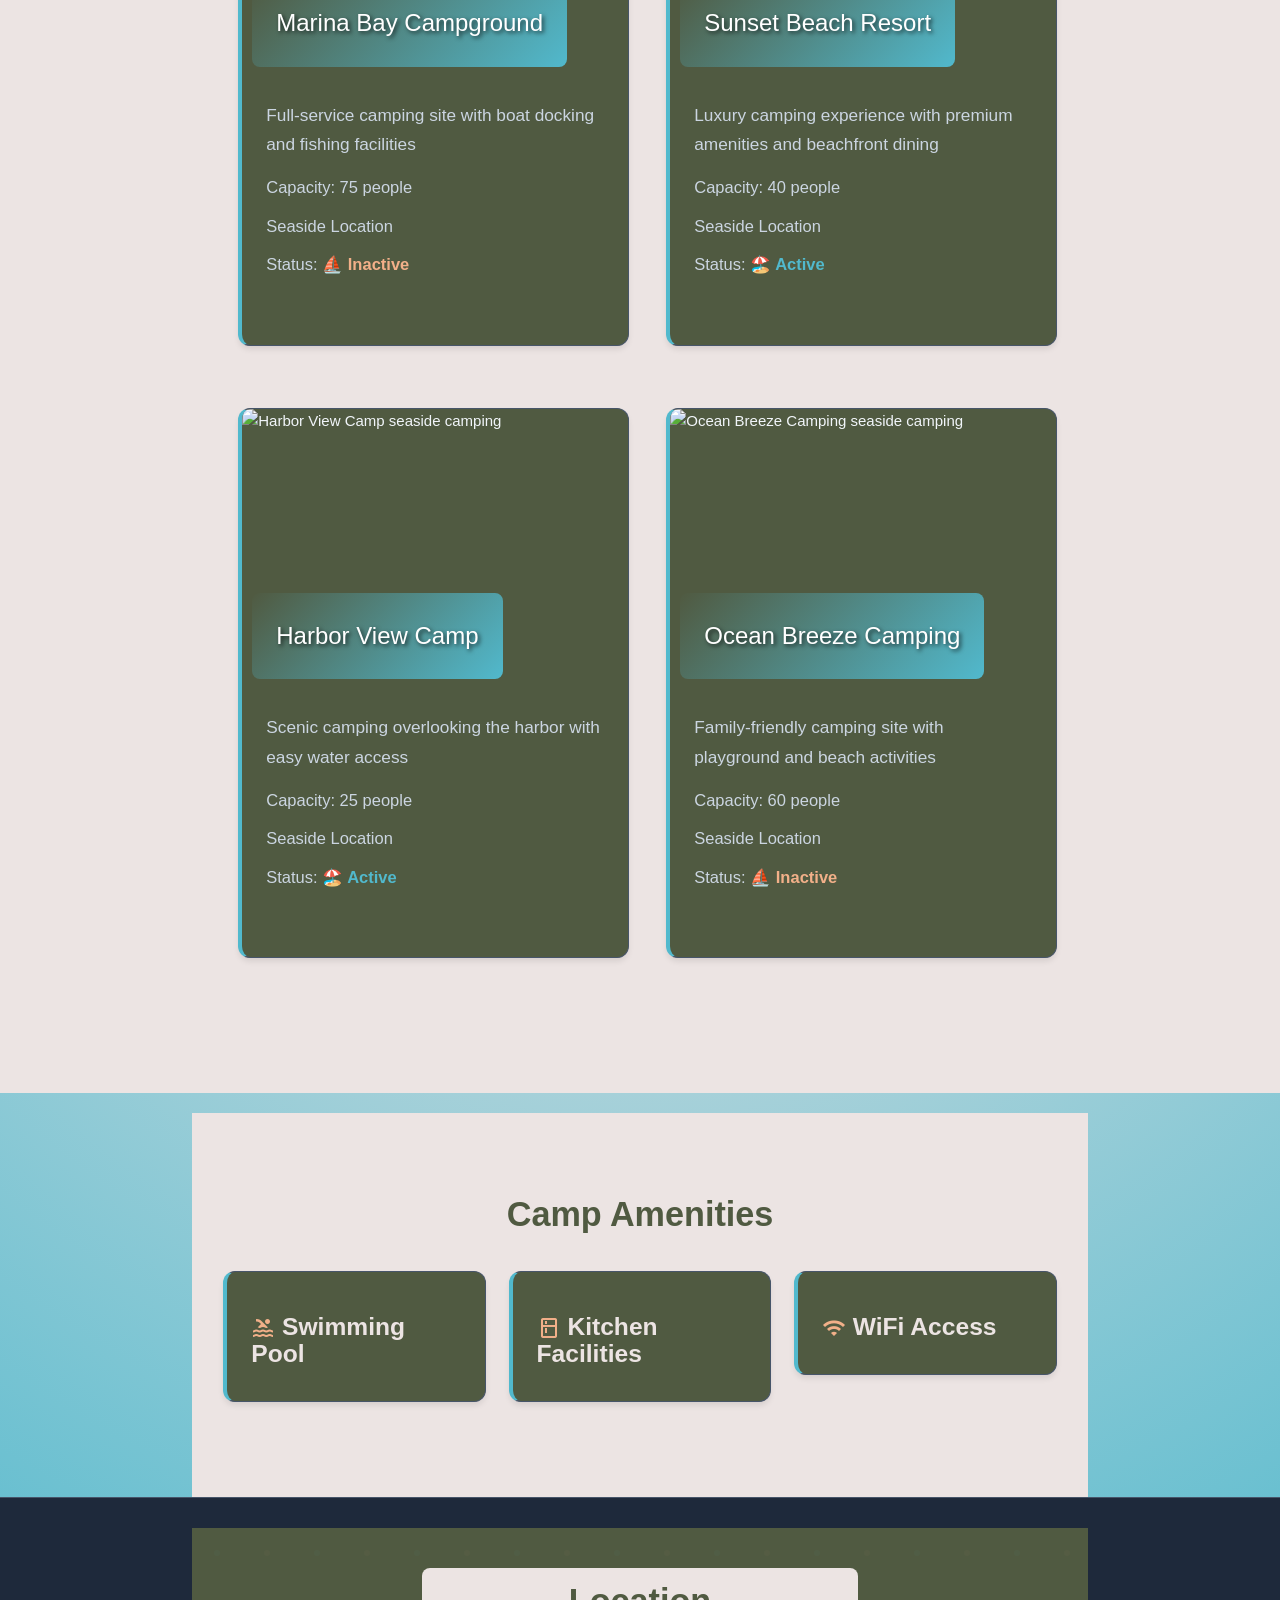
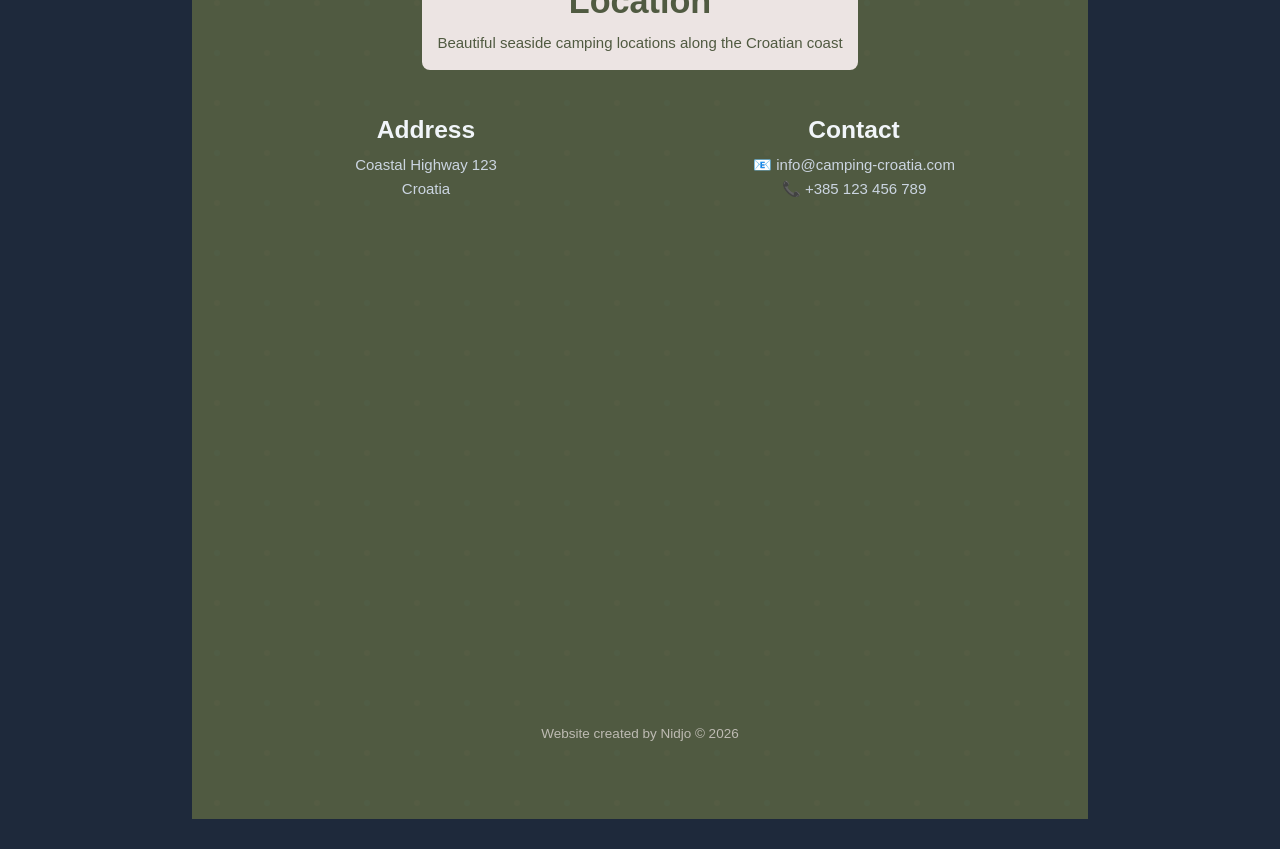
==== commit 74a757db: "final touch , animation" ====
--- a/index.html
+++ b/index.html
@@ -69,7 +69,65 @@
         <!-- Wave SVG Divider -->
         <div id="wave-divider">
             <svg xmlns="http://www.w3.org/2000/svg" viewBox="0 0 1440 320">
-                <path fill="#F2B089" fill-opacity="0.5" d="M0,96L30,112C60,128,120,160,180,149.3C240,139,300,85,360,74.7C420,64,480,96,540,106.7C600,117,660,107,720,106.7C780,107,840,117,900,144C960,171,1020,213,1080,213.3C1140,213,1200,171,1260,160C1320,149,1380,171,1410,181.3L1440,192L1440,0L1410,0C1380,0,1320,0,1260,0C1200,0,1140,0,1080,0C1020,0,960,0,900,0C840,0,780,0,720,0C660,0,600,0,540,0C480,0,420,0,360,0C300,0,240,0,180,0C120,0,60,0,30,0L0,0Z"></path>
+                <defs>
+                    <filter id="glow">
+                        <feGaussianBlur stdDeviation="3" result="coloredBlur"/>
+                        <feMerge>
+                            <feMergeNode in="coloredBlur"/>
+                            <feMergeNode in="SourceGraphic"/>
+                        </feMerge>
+                    </filter>
+                    <clipPath id="waveClip">
+                        <path d="M0,224L30,208C60,192,120,160,180,170.7C240,181,300,235,360,245.3C420,256,480,224,540,213.3C600,203,660,213,720,213.3C778,213,840,203,900,176C960,149,1020,107,1080,106.7C1140,107,1200,149,1260,160C1320,171,1380,149,1410,138.7L1440,128L1440,320L1410,320C1380,320,1320,320,1260,320C1200,320,1140,320,1080,320C1020,320,960,320,900,320C840,320,778,320,720,320C660,320,600,320,540,320C480,320,420,320,360,320C300,320,240,320,180,320C120,320,60,320,30,320L0,320Z"/>
+                    </clipPath>
+                </defs>
+                
+                <!-- Crystal Shine Points -->
+                <g id="shine-points" clip-path="url(#waveClip)">
+                    <circle cx="200" cy="200" r="2" fill="white" filter="url(#glow)" opacity="0">
+                        <animate attributeName="opacity" values="0;1;0.8;0" dur="3s" begin="0.5s" />
+                        <animate attributeName="r" values="2;4;6;0" dur="3s" begin="0.5s" />
+                        <animateTransform attributeName="transform" type="translate" values="0,0; 10,-5; 20,-10; 30,-15" dur="3s" begin="0.5s" />
+                    </circle>
+                    <circle cx="400" cy="180" r="1.5" fill="white" filter="url(#glow)" opacity="0">
+                        <animate attributeName="opacity" values="0;1;0.7;0" dur="2.5s" begin="1s" />
+                        <animate attributeName="r" values="1.5;3;5;0" dur="2.5s" begin="1s" />
+                        <animateTransform attributeName="transform" type="translate" values="0,0; -8,3; -16,6; -24,9" dur="2.5s" begin="1s" />
+                    </circle>
+                    <circle cx="600" cy="220" r="2.5" fill="white" filter="url(#glow)" opacity="0">
+                        <animate attributeName="opacity" values="0;1;0.9;0" dur="3.5s" begin="1.5s" />
+                        <animate attributeName="r" values="2.5;5;7;0" dur="3.5s" begin="1.5s" />
+                        <animateTransform attributeName="transform" type="translate" values="0,0; 12,-8; 24,-16; 36,-24" dur="3.5s" begin="1.5s" />
+                    </circle>
+                    <circle cx="800" cy="190" r="1.8" fill="white" filter="url(#glow)" opacity="0">
+                        <animate attributeName="opacity" values="0;1;0.6;0" dur="2.8s" begin="0.8s" />
+                        <animate attributeName="r" values="1.8;3.5;5.5;0" dur="2.8s" begin="0.8s" />
+                        <animateTransform attributeName="transform" type="translate" values="0,0; -10,5; -20,10; -30,15" dur="2.8s" begin="0.8s" />
+                    </circle>
+                    <circle cx="1000" cy="210" r="2.2" fill="white" filter="url(#glow)" opacity="0">
+                        <animate attributeName="opacity" values="0;1;0.8;0" dur="3.2s" begin="1.2s" />
+                        <animate attributeName="r" values="2.2;4.5;6.5;0" dur="3.2s" begin="1.2s" />
+                        <animateTransform attributeName="transform" type="translate" values="0,0; 15,-6; 30,-12; 45,-18" dur="3.2s" begin="1.2s" />
+                    </circle>
+                    <circle cx="1200" cy="180" r="1.6" fill="white" filter="url(#glow)" opacity="0">
+                        <animate attributeName="opacity" values="0;1;0.7;0" dur="2.6s" begin="0.7s" />
+                        <animate attributeName="r" values="1.6;3;5;0" dur="2.6s" begin="0.7s" />
+                        <animateTransform attributeName="transform" type="translate" values="0,0; -12,4; -24,8; -36,12" dur="2.6s" begin="0.7s" />
+                    </circle>
+                    <circle cx="300" cy="240" r="1.4" fill="white" filter="url(#glow)" opacity="0">
+                        <animate attributeName="opacity" values="0;1;0.5;0" dur="2.3s" begin="1.8s" />
+                        <animate attributeName="r" values="1.4;2.8;4.2;0" dur="2.3s" begin="1.8s" />
+                        <animateTransform attributeName="transform" type="translate" values="0,0; 8,-4; 16,-8; 24,-12" dur="2.3s" begin="1.8s" />
+                    </circle>
+                    <circle cx="700" cy="170" r="2.8" fill="white" filter="url(#glow)" opacity="0">
+                        <animate attributeName="opacity" values="0;1;0.9;0" dur="3.8s" begin="0.3s" />
+                        <animate attributeName="r" values="2.8;5.5;8;0" dur="3.8s" begin="0.3s" />
+                        <animateTransform attributeName="transform" type="translate" values="0,0; -15,-7; -30,-14; -45,-21" dur="3.8s" begin="0.3s" />
+                    </circle>
+                </g>
+                
+                <!-- Simple Wave Path -->
+                <path fill="#2196F3" fill-opacity="0.8" stroke="#1976D2" stroke-width="3" d="M0,224L30,208C60,192,120,160,180,170.7C240,181,300,235,360,245.3C420,256,480,224,540,213.3C600,203,660,213,720,213.3C778,213,840,203,900,176C960,149,1020,107,1080,106.7C1140,107,1200,149,1260,160C1320,171,1380,149,1410,138.7L1440,128L1440,320L1410,320C1380,320,1320,320,1260,320C1200,320,1140,320,1080,320C1020,320,960,320,900,320C840,320,778,320,720,320C660,320,600,320,540,320C480,320,420,320,360,320C300,320,240,320,180,320C120,320,60,320,30,320L0,320Z"/>
             </svg>
         </div>
 
--- a/css/styles.css
+++ b/css/styles.css
@@ -347,7 +347,7 @@
 
 /* Animations */
 @keyframes fadeIn {
-    from { opacity: 0; transform: translateY(20px); }
+    from { opacity: 0; transform: translateY(-50px); }
     to { opacity: 1; transform: translateY(0); }
 }
 
@@ -429,7 +429,47 @@
 
 /* Wave Divider */
 #wave-divider {
-    margin-bottom: -120px;
+    margin-top: -140px;
+    margin-bottom: 0;
+    position: relative;
+    z-index: 1;
+    overflow: hidden;
+}
+
+/* Wave SVG Animation */
+#wave-divider svg {
+    animation: waveSlideIn 1.5s ease-out;
+}
+
+#wave-divider path {
+    animation: gradientColorChange 2s ease-out forwards;
+}
+
+@keyframes waveSlideIn {
+    0% {
+        transform: translateY(100%);
+        opacity: 0;
+    }
+    50% {
+        opacity: 0.7;
+    }
+    100% {
+        transform: translateY(0);
+        opacity: 1;
+    }
+}
+
+@keyframes gradientColorChange {
+    0% {
+        fill: #2196F3;
+        filter: drop-shadow(0 0 20px rgba(33, 150, 243, 0.6));
+        opacity: 0.8;
+    }
+    100% {
+        fill: #64B5F6;
+        filter: drop-shadow(0 0 10px rgba(100, 181, 246, 0.3));
+        opacity: 1;
+    }
 }
 
 /* Force 2-column layout for camps with wider cards */
